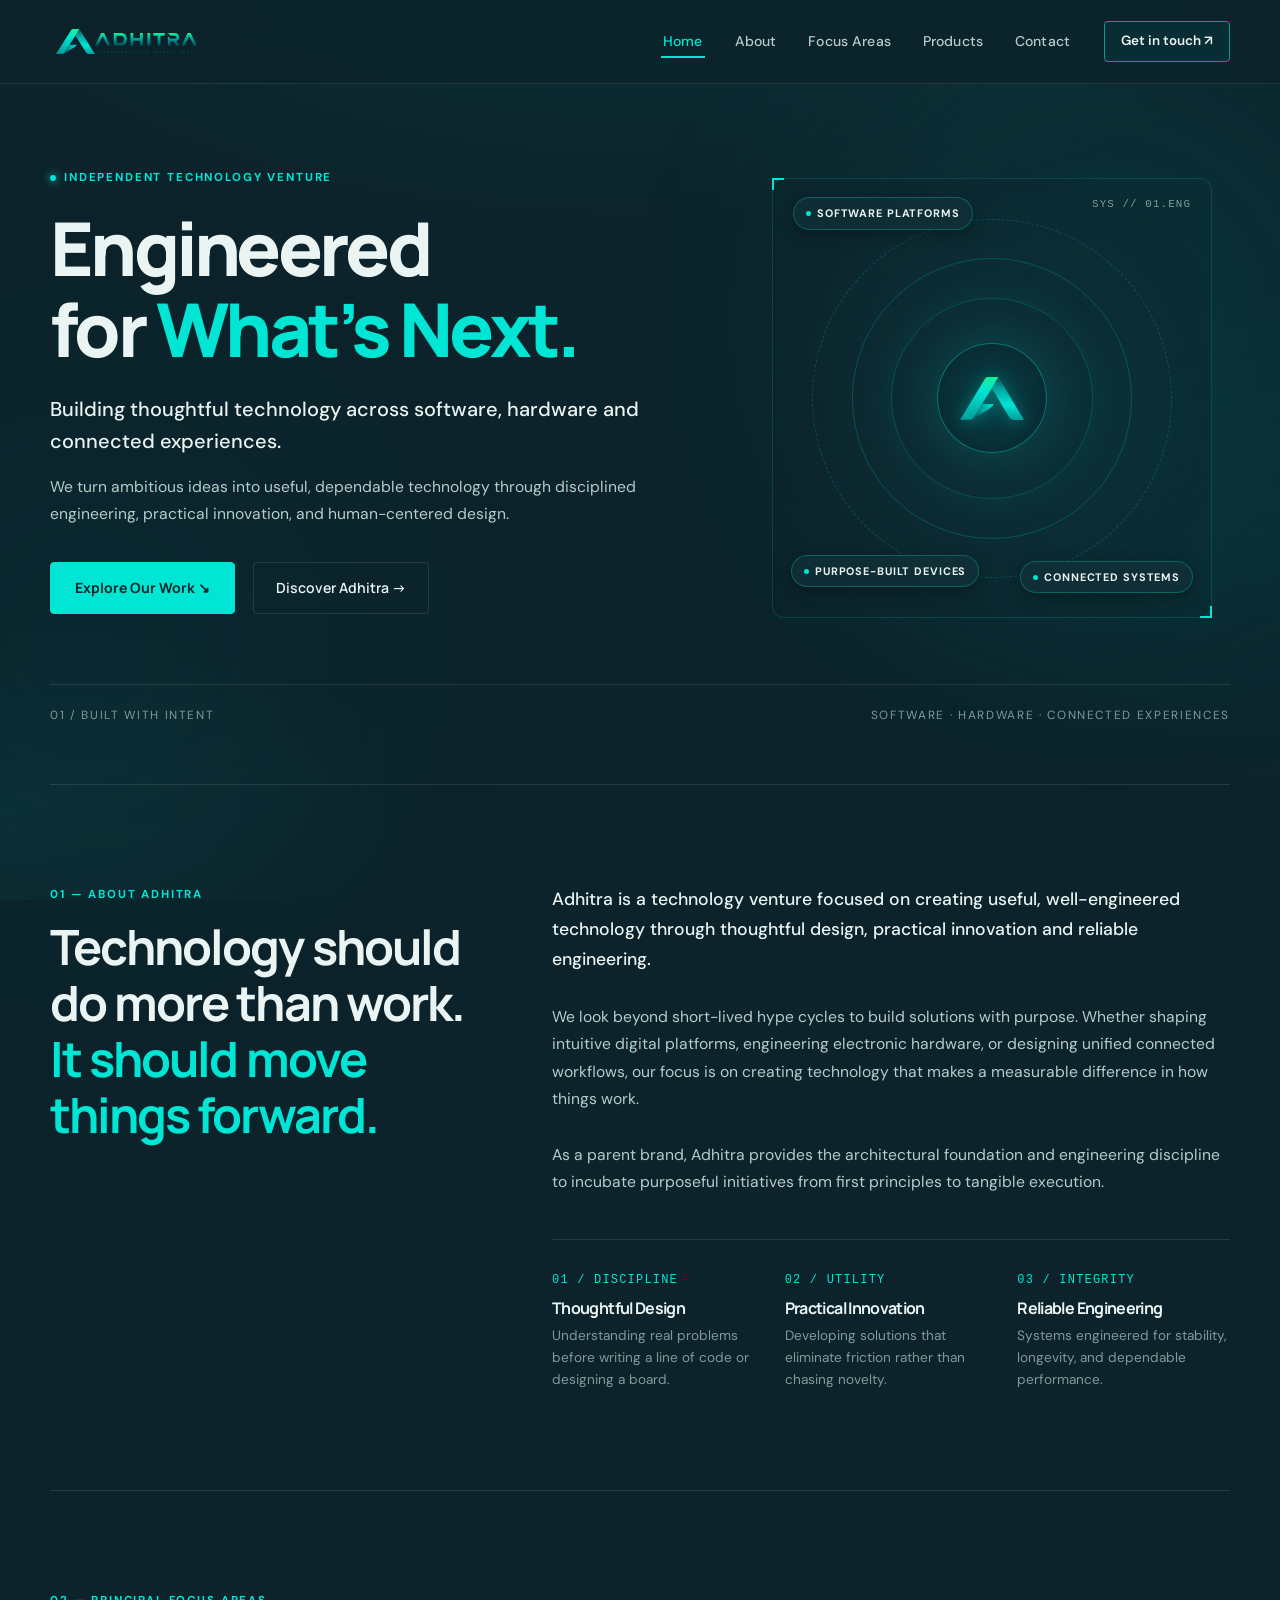
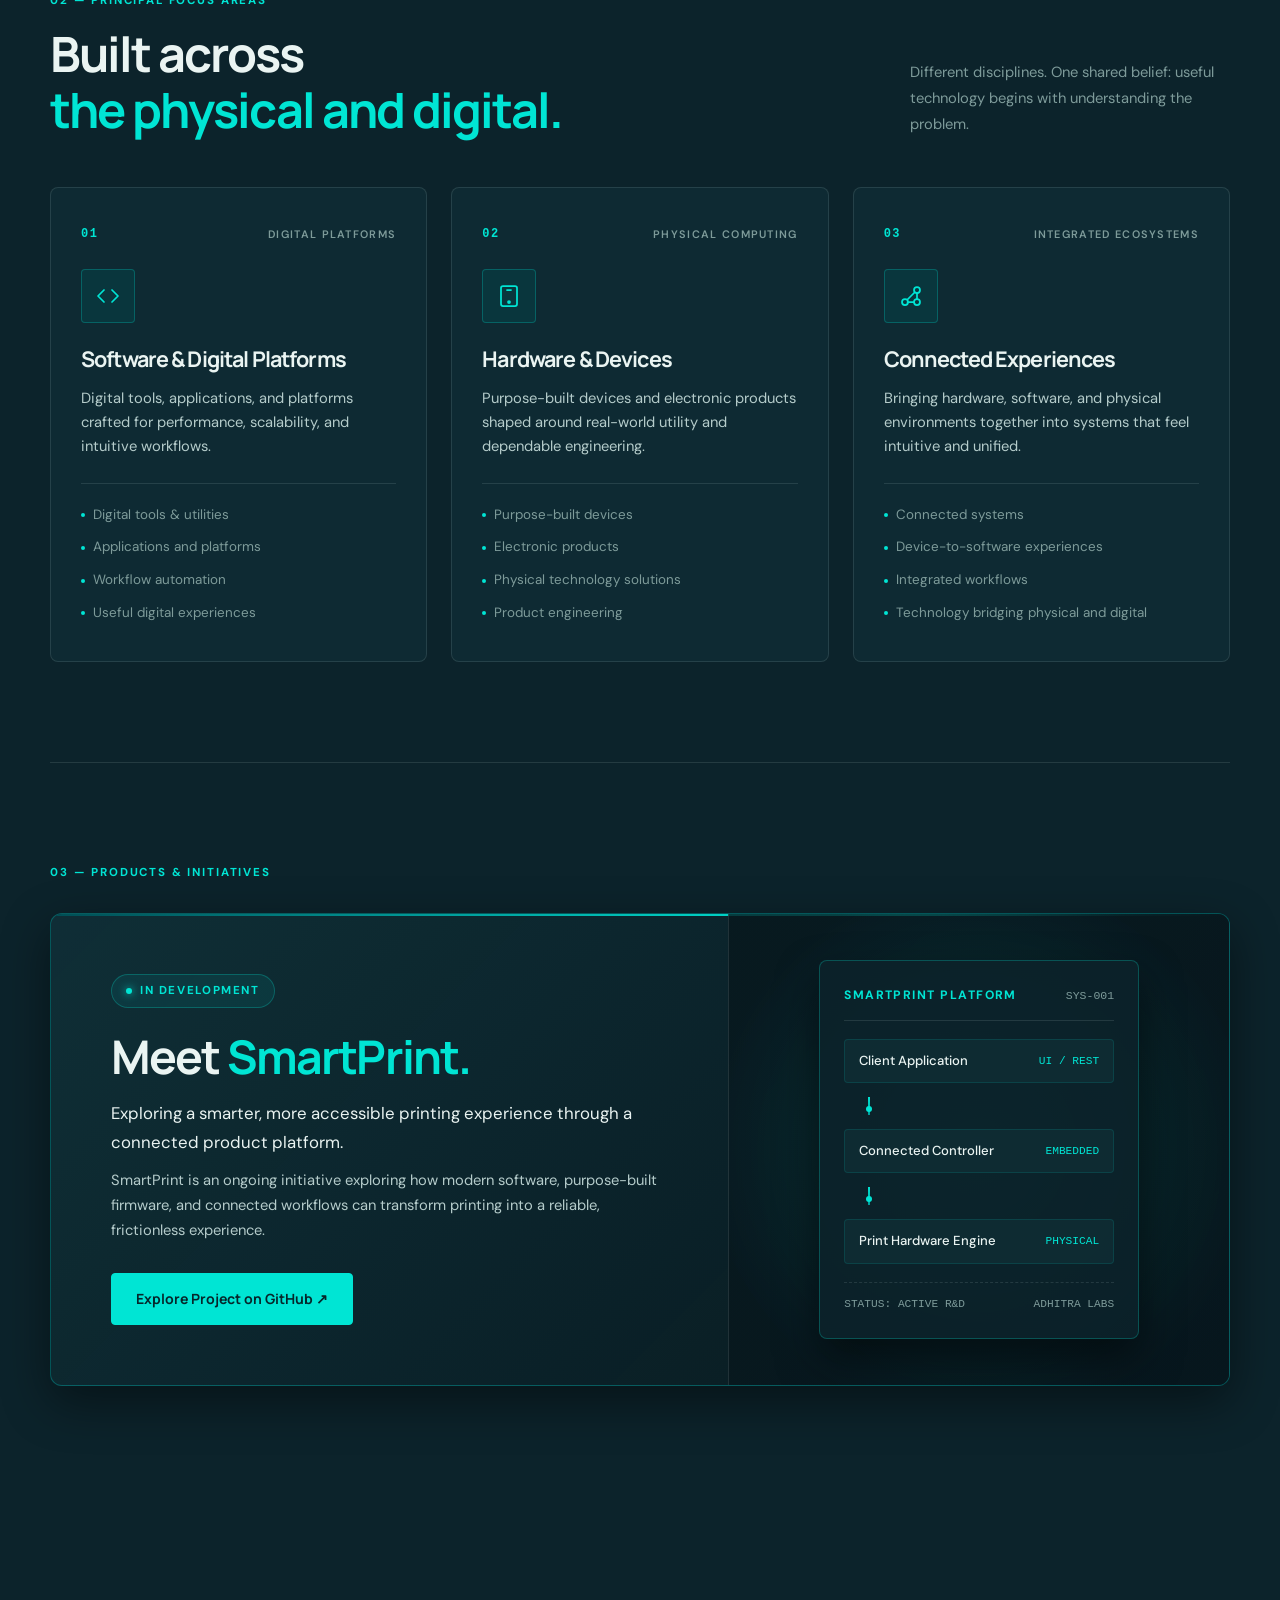
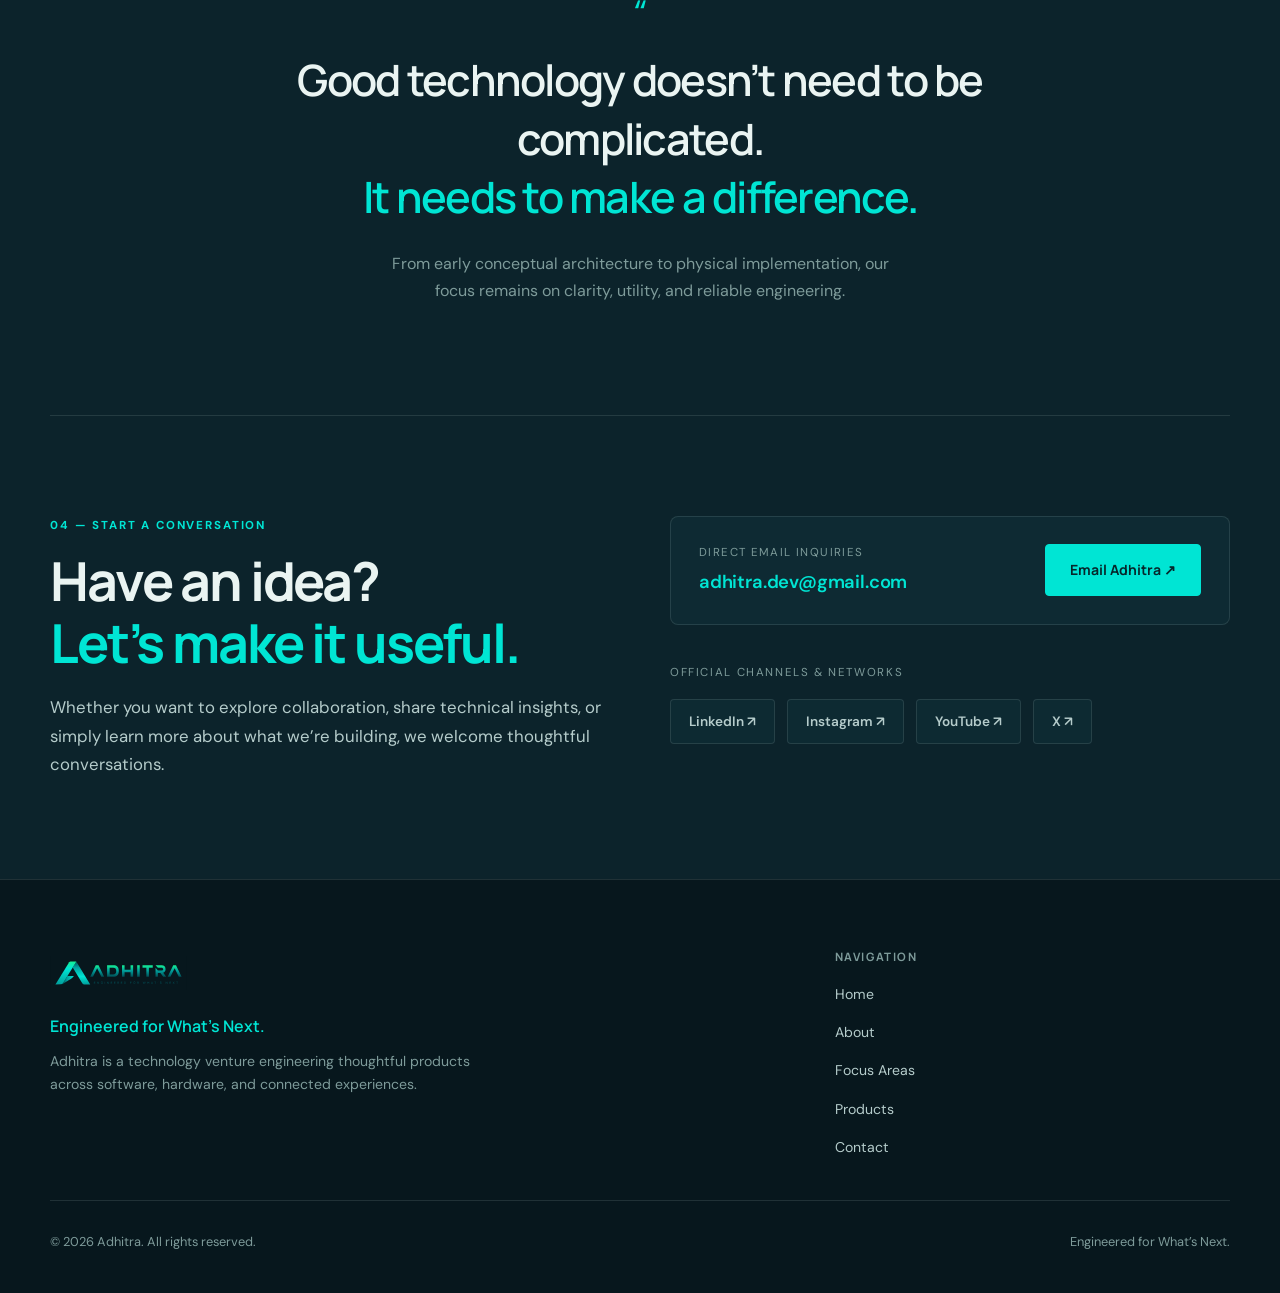
==== index.html @ c2c704c4 "1st commit" ====
<!DOCTYPE html>
<html lang="en">

<head>
    <meta charset="utf-8">
    <meta name="viewport" content="width=device-width, initial-scale=1">
    <meta name="theme-color" content="#0C232B">
    <meta name="description"
        content="Adhitra is a technology venture engineering thoughtful products across software, hardware, and connected experiences. Engineered for What's Next.">
    <title>Adhitra — Engineered for What's Next</title>

    <!-- Open Graph Metadata -->
    <meta property="og:site_name" content="Adhitra">
    <meta property="og:title" content="Adhitra — Engineered for What's Next">
    <meta property="og:description"
        content="Building thoughtful technology across software, hardware and connected experiences.">
    <meta property="og:type" content="website">
    <meta property="og:image" content="assets/brand/logo_full_dark_bg.png">
    <meta property="og:image:alt" content="Adhitra — Engineered for What's Next">

    <!-- Twitter Card Metadata -->
    <meta name="twitter:card" content="summary_large_image">
    <meta name="twitter:site" content="@AdhitraTech">
    <meta name="twitter:title" content="Adhitra — Engineered for What's Next">
    <meta name="twitter:description"
        content="Building thoughtful technology across software, hardware and connected experiences.">
    <meta name="twitter:image" content="assets/brand/logo_full_dark_bg.png">

    <!-- Favicon using approved Adhitra symbol -->
    <link rel="icon" type="image/svg+xml" href="assets/brand/logo_symbol.svg">
    <link rel="alternate icon" type="image/png" href="assets/brand/logo_symbol.png">

    <!-- Typography: Manrope (Headings) & DM Sans (Body) -->
    <link rel="preconnect" href="https://fonts.googleapis.com">
    <link rel="preconnect" href="https://fonts.gstatic.com" crossorigin>
    <link
        href="https://fonts.googleapis.com/css2?family=DM+Sans:ital,opsz,wght@0,9..40,400..700;1,9..40,400..700&family=Manrope:wght@500;600;700;800&display=swap"
        rel="stylesheet">

    <!-- Core Stylesheet -->
    <link rel="stylesheet" href="styles.css">
</head>

<body>
    <!-- Accessibility Skip Link -->
    <a href="#main-content" class="skip-link">Skip to main content</a>

    <!-- Subtle Ambient Lighting -->
    <div class="ambient-glow glow-1" aria-hidden="true"></div>
    <div class="ambient-glow glow-2" aria-hidden="true"></div>

    <!-- Header and Navigation -->
    <header class="site-header" id="header">
        <div class="wrap header-inner">
            <a class="brand-link" href="#home" aria-label="Adhitra Home">
                <img src="assets/brand/logo_full.svg" alt="Adhitra" class="header-logo" width="160" height="38">
            </a>

            <button class="menu-toggle" id="menu-toggle" aria-label="Toggle navigation menu" aria-expanded="false"
                aria-controls="main-nav">
                <span class="bar"></span>
                <span class="bar"></span>
                <span class="bar"></span>
            </button>

            <nav class="main-nav" id="main-nav" aria-label="Primary navigation">
                <ul class="nav-links">
                    <li><a href="#home" class="nav-item">Home</a></li>
                    <li><a href="#about" class="nav-item">About</a></li>
                    <li><a href="#focus" class="nav-item">Focus Areas</a></li>
                    <li><a href="#products" class="nav-item">Products</a></li>
                    <li><a href="#contact" class="nav-item">Contact</a></li>
                </ul>
                <a class="btn-nav-cta" href="#contact">Get in touch ↗</a>
            </nav>
        </div>
    </header>

    <main id="main-content">
        <!-- Hero Section -->
        <section class="hero wrap" id="home">
            <div class="hero-grid">
                <div class="hero-copy">
                    <p class="eyebrow">INDEPENDENT TECHNOLOGY VENTURE</p>
                    <h1>Engineered<br>for <em>What’s Next.</em></h1>
                    <p class="hero-lead">Building thoughtful technology across software, hardware and connected
                        experiences.</p>
                    <p class="hero-intro">We turn ambitious ideas into useful, dependable technology through disciplined
                        engineering, practical innovation, and human-centered design.</p>
                    <div class="hero-actions">
                        <a class="btn-primary" href="#focus">Explore Our Work ↘</a>
                        <a class="btn-secondary" href="#about">Discover Adhitra →</a>
                    </div>
                </div>

                <div class="hero-visual" aria-hidden="true">
                    <div class="schematic-box">
                        <span class="schematic-coord">SYS // 01.ENG</span>
                        <div class="tech-ring ring-outer"></div>
                        <div class="tech-ring ring-mid"></div>
                        <div class="tech-ring ring-inner"></div>

                        <div class="schematic-core" title="Adhitra Technology">
                            <img src="assets/brand/logo_symbol.svg" alt="" class="schematic-symbol" width="64"
                                height="42">
                        </div>

                        <div class="tech-pill pill-1">
                            <span class="dot"></span>
                            <span>SOFTWARE PLATFORMS</span>
                        </div>
                        <div class="tech-pill pill-2">
                            <span class="dot"></span>
                            <span>CONNECTED SYSTEMS</span>
                        </div>
                        <div class="tech-pill pill-3">
                            <span class="dot"></span>
                            <span>PURPOSE-BUILT DEVICES</span>
                        </div>
                    </div>
                </div>
            </div>

            <div class="hero-footer">
                <span>01 / BUILT WITH INTENT</span>
                <span>SOFTWARE · HARDWARE · CONNECTED EXPERIENCES</span>
            </div>
        </section>

        <!-- About Adhitra Section -->
        <section class="section wrap" id="about">
            <div class="about-layout">
                <div class="about-header">
                    <p class="kicker">01 — ABOUT ADHITRA</p>
                    <h2>Technology should do more than work.<br><em>It should move things forward.</em></h2>
                </div>

                <div class="about-content">
                    <p class="lead-p">Adhitra is a technology venture focused on creating useful, well-engineered
                        technology through thoughtful design, practical innovation and reliable engineering.</p>
                    <p>We look beyond short-lived hype cycles to build solutions with purpose. Whether shaping intuitive
                        digital platforms, engineering electronic hardware, or designing unified connected workflows,
                        our focus is on creating technology that makes a measurable difference in how things work.</p>
                    <p>As a parent brand, Adhitra provides the architectural foundation and engineering discipline to
                        incubate purposeful initiatives from first principles to tangible execution.</p>

                    <div class="principles-grid">
                        <div class="principle-item">
                            <span class="principle-num">01 / DISCIPLINE</span>
                            <h3>Thoughtful Design</h3>
                            <p>Understanding real problems before writing a line of code or designing a board.</p>
                        </div>
                        <div class="principle-item">
                            <span class="principle-num">02 / UTILITY</span>
                            <h3>Practical Innovation</h3>
                            <p>Developing solutions that eliminate friction rather than chasing novelty.</p>
                        </div>
                        <div class="principle-item">
                            <span class="principle-num">03 / INTEGRITY</span>
                            <h3>Reliable Engineering</h3>
                            <p>Systems engineered for stability, longevity, and dependable performance.</p>
                        </div>
                    </div>
                </div>
            </div>
        </section>

        <!-- Focus Areas Section -->
        <section class="section wrap" id="focus">
            <div class="focus-header">
                <div class="focus-header-copy">
                    <p class="kicker">02 — PRINCIPAL FOCUS AREAS</p>
                    <h2>Built across<br><em>the physical and digital.</em></h2>
                </div>
                <p class="focus-header-sub">Different disciplines. One shared belief: useful technology begins with
                    understanding the problem.</p>
            </div>

            <div class="focus-cards">
                <!-- Card 1 -->
                <article class="focus-card">
                    <div class="card-top">
                        <span class="card-index">01</span>
                        <span class="card-tag">DIGITAL PLATFORMS</span>
                    </div>
                    <div class="card-icon" aria-hidden="true">
                        <svg width="24" height="24" viewBox="0 0 24 24" fill="none" stroke="currentColor"
                            stroke-width="1.75" stroke-linecap="round" stroke-linejoin="round">
                            <polyline points="16 18 22 12 16 6"></polyline>
                            <polyline points="8 6 2 12 8 18"></polyline>
                        </svg>
                    </div>
                    <h3>Software &amp; Digital Platforms</h3>
                    <p>Digital tools, applications, and platforms crafted for performance, scalability, and intuitive
                        workflows.</p>
                    <ul class="card-bullets">
                        <li>Digital tools &amp; utilities</li>
                        <li>Applications and platforms</li>
                        <li>Workflow automation</li>
                        <li>Useful digital experiences</li>
                    </ul>
                </article>

                <!-- Card 2 -->
                <article class="focus-card">
                    <div class="card-top">
                        <span class="card-index">02</span>
                        <span class="card-tag">PHYSICAL COMPUTING</span>
                    </div>
                    <div class="card-icon" aria-hidden="true">
                        <svg width="24" height="24" viewBox="0 0 24 24" fill="none" stroke="currentColor"
                            stroke-width="1.75" stroke-linecap="round" stroke-linejoin="round">
                            <rect x="4" y="2" width="16" height="20" rx="2" ry="2"></rect>
                            <circle cx="12" cy="18" r="1"></circle>
                            <line x1="10" y1="6" x2="14" y2="6"></line>
                        </svg>
                    </div>
                    <h3>Hardware &amp; Devices</h3>
                    <p>Purpose-built devices and electronic products shaped around real-world utility and dependable
                        engineering.</p>
                    <ul class="card-bullets">
                        <li>Purpose-built devices</li>
                        <li>Electronic products</li>
                        <li>Physical technology solutions</li>
                        <li>Product engineering</li>
                    </ul>
                </article>

                <!-- Card 3 -->
                <article class="focus-card">
                    <div class="card-top">
                        <span class="card-index">03</span>
                        <span class="card-tag">INTEGRATED ECOSYSTEMS</span>
                    </div>
                    <div class="card-icon" aria-hidden="true">
                        <svg width="24" height="24" viewBox="0 0 24 24" fill="none" stroke="currentColor"
                            stroke-width="1.75" stroke-linecap="round" stroke-linejoin="round">
                            <circle cx="6" cy="18" r="3"></circle>
                            <circle cx="18" cy="6" r="3"></circle>
                            <path d="M8.5 15.5l7-7"></path>
                            <circle cx="18" cy="18" r="3"></circle>
                            <path d="M18 9v6"></path>
                            <path d="M8.5 18H15"></path>
                        </svg>
                    </div>
                    <h3>Connected Experiences</h3>
                    <p>Bringing hardware, software, and physical environments together into systems that feel intuitive and
                        unified.</p>
                    <ul class="card-bullets">
                        <li>Connected systems</li>
                        <li>Device-to-software experiences</li>
                        <li>Integrated workflows</li>
                        <li>Technology bridging physical and digital</li>
                    </ul>
                </article>
            </div>
        </section>

        <!-- Products and Initiatives Section -->
        <section class="section wrap" id="products">
            <p class="kicker">03 — PRODUCTS &amp; INITIATIVES</p>
            <div class="product-showcase">
                <div class="product-panel">
                    <div class="product-copy">
                        <span class="status-badge">
                            <span class="status-pulse"></span>
                            In Development
                        </span>
                        <h2>Meet <em>SmartPrint.</em></h2>
                        <p class="product-desc">Exploring a smarter, more accessible printing experience through a
                            connected product platform.</p>
                        <p class="product-meta">SmartPrint is an ongoing initiative exploring how modern software,
                            purpose-built firmware, and connected workflows can transform printing into a reliable,
                            frictionless experience.</p>
                        <div>
                            <a class="btn-primary" href="https://github.com/Adhitra/SmartPrint-by-Adhitra"
                                target="_blank" rel="noopener noreferrer">
                                Explore Project on GitHub ↗
                            </a>
                        </div>
                    </div>

                    <div class="product-visual" aria-hidden="true">
                        <div class="hardware-schematic">
                            <div class="schematic-header">
                                <span class="schematic-title">SmartPrint Platform</span>
                                <span class="schematic-id">SYS-001</span>
                            </div>

                            <div class="schematic-stage">
                                <div class="node-row">
                                    <span>Client Application</span>
                                    <span class="node-tag">UI / REST</span>
                                </div>
                                <div class="connector-line"></div>
                                <div class="node-row">
                                    <span>Connected Controller</span>
                                    <span class="node-tag">EMBEDDED</span>
                                </div>
                                <div class="connector-line"></div>
                                <div class="node-row">
                                    <span>Print Hardware Engine</span>
                                    <span class="node-tag">PHYSICAL</span>
                                </div>
                            </div>

                            <div class="schematic-footer">
                                <span>STATUS: ACTIVE R&amp;D</span>
                                <span>ADHITRA LABS</span>
                            </div>
                        </div>
                    </div>
                </div>
            </div>
        </section>

        <!-- Vision / Brand Statement Section -->
        <section class="vision-section wrap" aria-label="Adhitra Philosophy">
            <div class="vision-inner">
                <span class="vision-mark" aria-hidden="true">“</span>
                <blockquote class="vision-quote">
                    Good technology doesn’t need to be complicated.<br><em>It needs to make a difference.</em>
                </blockquote>
                <p class="vision-note">From early conceptual architecture to physical implementation, our focus remains on
                    clarity, utility, and reliable engineering.</p>
            </div>
        </section>

        <!-- Contact Section -->
        <section class="section wrap" id="contact">
            <div class="contact-grid">
                <div class="contact-header">
                    <p class="kicker">04 — START A CONVERSATION</p>
                    <h2>Have an idea?<br><em>Let’s make it useful.</em></h2>
                    <p class="contact-info-intro">Whether you want to explore collaboration, share technical insights, or
                        simply learn more about what we’re building, we welcome thoughtful conversations.</p>
                </div>

                <div class="contact-info">
                    <div class="email-card">
                        <div>
                            <p class="email-label">DIRECT EMAIL INQUIRIES</p>
                            <a class="email-address" href="mailto:adhitra.dev@gmail.com">adhitra.dev@gmail.com</a>
                        </div>
                        <a class="btn-primary" href="mailto:adhitra.dev@gmail.com">Email Adhitra ↗</a>
                    </div>

                    <div class="social-block">
                        <p class="social-title">OFFICIAL CHANNELS &amp; NETWORKS</p>
                        <div class="social-links">
                            <a class="social-btn" href="https://www.linkedin.com/company/adhitra/" target="_blank"
                                rel="noopener noreferrer">
                                LinkedIn ↗
                            </a>
                            <a class="social-btn" href="https://www.instagram.com/adhitra.tech/" target="_blank"
                                rel="noopener noreferrer">
                                Instagram ↗
                            </a>
                            <a class="social-btn" href="https://www.youtube.com/@AdhitraTech" target="_blank"
                                rel="noopener noreferrer">
                                YouTube ↗
                            </a>
                            <a class="social-btn" href="https://x.com/AdhitraTech" target="_blank"
                                rel="noopener noreferrer">
                                X ↗
                            </a>
                        </div>
                    </div>
                </div>
            </div>
        </section>
    </main>

    <!-- Footer -->
    <footer class="site-footer">
        <div class="wrap">
            <div class="footer-top">
                <div class="footer-brand">
                    <a href="#home" class="brand-link" aria-label="Adhitra Home">
                        <img src="assets/brand/logo_full.svg" alt="Adhitra" class="footer-logo" width="150"
                            height="36">
                    </a>
                    <p class="footer-tagline">Engineered for What’s Next.</p>
                    <p class="footer-mission">Adhitra is a technology venture engineering thoughtful products across
                        software, hardware, and connected experiences.</p>
                </div>

                <div class="footer-nav-col">
                    <h4>Navigation</h4>
                    <ul class="footer-links">
                        <li><a href="#home">Home</a></li>
                        <li><a href="#about">About</a></li>
                        <li><a href="#focus">Focus Areas</a></li>
                        <li><a href="#products">Products</a></li>
                        <li><a href="#contact">Contact</a></li>
                    </ul>
                </div>
            </div>

            <div class="footer-bottom">
                <div class="footer-copy">
                    <span>© <span id="year">2026</span> Adhitra. All rights reserved.</span>
                </div>
                <span>Engineered for What’s Next.</span>
            </div>
        </div>
    </footer>

    <!-- Main Javascript -->
    <script src="script.js"></script>
</body>

</html>
---- styles.css ----
/* ==========================================================================
   ADHITRA — Corporate Website Stylesheet
   Brand Colors:
     --teal-deep:  #004D54
     --teal:       #009E9B
     --aqua-bright:#00E5D4
     --bg-dark:    #0C232B
     --ink-light:  #EAF4F2
   ========================================================================== */

:root {
  /* Brand Palette */
  --bg: #0C232B;
  --bg-deep: #07171D;
  --surface: #102F37;
  --surface-hover: #143A44;
  --surface-card: rgba(16, 47, 55, 0.72);
  --teal-deep: #004D54;
  --teal: #009E9B;
  --aqua: #00E5D4;
  --aqua-light: #7FFAF0;
  --accent-green: #14F195;

  /* Typography Colors */
  --ink: #EAF4F2;
  --ink-secondary: #B5CCCB;
  --muted: #7E9B9A;
  --muted-dark: #4D6B6A;

  /* Structural Borders & Lines */
  --line: rgba(181, 204, 203, 0.14);
  --line-strong: rgba(0, 229, 212, 0.28);
  --line-teal: rgba(0, 158, 155, 0.4);

  /* Layout */
  --max-width: 1180px;
  --header-height: 84px;
  --radius-sm: 4px;
  --radius-md: 8px;
  --radius-lg: 12px;

  /* Transitions */
  --transition-fast: 0.2s cubic-bezier(0.16, 1, 0.3, 1);
  --transition-smooth: 0.35s cubic-bezier(0.16, 1, 0.3, 1);
}

/* --------------------------------------------------------------------------
   Reset & Base Setup
   -------------------------------------------------------------------------- */
*,
*::before,
*::after {
  box-sizing: border-box;
  margin: 0;
  padding: 0;
}

html {
  scroll-behavior: smooth;
  scroll-padding-top: calc(var(--header-height) + 20px);
  font-size: 16px;
  -webkit-text-size-adjust: 100%;
}

body {
  margin: 0;
  background-color: var(--bg);
  color: var(--ink);
  font-family: "DM Sans", -apple-system, BlinkMacSystemFont, "Segoe UI", Roboto, sans-serif;
  font-size: 0.96rem;
  line-height: 1.7;
  overflow-x: hidden;
  background-image: 
    radial-gradient(ellipse 80% 50% at 50% -10%, rgba(0, 158, 155, 0.12), transparent 70%),
    radial-gradient(ellipse 60% 40% at 100% 60%, rgba(0, 77, 84, 0.18), transparent 70%),
    radial-gradient(ellipse 50% 30% at 0% 90%, rgba(0, 229, 212, 0.06), transparent 70%);
  background-attachment: fixed;
  -webkit-font-smoothing: antialiased;
  -moz-osx-font-smoothing: grayscale;
}

/* Skip link for accessibility */
.skip-link {
  position: absolute;
  top: -100px;
  left: 20px;
  background: var(--aqua);
  color: #06272B;
  padding: 10px 16px;
  border-radius: var(--radius-sm);
  font-weight: 700;
  font-size: 0.85rem;
  z-index: 9999;
  transition: top var(--transition-fast);
}

.skip-link:focus {
  top: 20px;
}

/* Accessibility Focus Ring */
a:focus-visible,
button:focus-visible {
  outline: 2px solid var(--aqua);
  outline-offset: 3px;
}

img {
  max-width: 100%;
  height: auto;
  display: block;
}

a {
  color: inherit;
  text-decoration: none;
  transition: color var(--transition-fast);
}

/* Global Container */
.wrap {
  width: min(var(--max-width), calc(100% - 64px));
  margin-inline: auto;
}

/* Typography Defaults */
h1, h2, h3, h4 {
  font-family: "Manrope", sans-serif;
  color: var(--ink);
  line-height: 1.15;
  letter-spacing: -0.04em;
  font-weight: 700;
}

em {
  font-style: normal;
  color: var(--aqua);
}

p {
  color: var(--ink-secondary);
  font-size: 0.98rem;
  line-height: 1.75;
}

/* Subtle Technical Ambient Glows */
.ambient-glow {
  position: fixed;
  pointer-events: none;
  border-radius: 50%;
  z-index: 0;
  filter: blur(120px);
  opacity: 0.12;
}

.glow-1 {
  width: 550px;
  height: 550px;
  top: 5%;
  right: -100px;
  background: var(--teal);
}

.glow-2 {
  width: 480px;
  height: 480px;
  top: 45%;
  left: -150px;
  background: var(--teal-deep);
}

/* --------------------------------------------------------------------------
   Header & Navigation
   -------------------------------------------------------------------------- */
.site-header {
  position: sticky;
  top: 0;
  height: var(--header-height);
  width: 100%;
  background: rgba(12, 35, 43, 0.85);
  backdrop-filter: blur(14px);
  -webkit-backdrop-filter: blur(14px);
  border-bottom: 1px solid var(--line);
  z-index: 1000;
  transition: background-color var(--transition-smooth), border-color var(--transition-smooth), height var(--transition-smooth);
}

.site-header.scrolled {
  height: 72px;
  background: rgba(7, 23, 29, 0.94);
  border-bottom-color: rgba(0, 229, 212, 0.18);
  box-shadow: 0 8px 24px rgba(0, 0, 0, 0.35);
}

.header-inner {
  height: 100%;
  display: flex;
  align-items: center;
  justify-content: space-between;
}

/* Logo container with preserved aspect ratio */
.brand-link {
  display: flex;
  align-items: center;
  padding: 6px 0;
  border-radius: var(--radius-sm);
}

.header-logo {
  height: 38px;
  width: auto;
  max-width: 190px;
  object-fit: contain;
  transition: opacity var(--transition-fast), transform var(--transition-fast);
}

.brand-link:hover .header-logo {
  opacity: 0.95;
  transform: translateY(-1px);
}

/* Nav Links */
.main-nav {
  display: flex;
  align-items: center;
  gap: 32px;
}

.nav-links {
  display: flex;
  align-items: center;
  gap: 28px;
  list-style: none;
}

.nav-links a {
  font-size: 0.88rem;
  font-weight: 500;
  color: var(--ink-secondary);
  position: relative;
  padding: 8px 2px;
  letter-spacing: 0.01em;
}

.nav-links a::after {
  content: "";
  position: absolute;
  bottom: 0;
  left: 0;
  width: 0%;
  height: 2px;
  background-color: var(--aqua);
  transition: width var(--transition-smooth);
}

.nav-links a:hover,
.nav-links a.active {
  color: var(--aqua);
}

.nav-links a:hover::after,
.nav-links a.active::after {
  width: 100%;
}

/* Header CTA Button */
.btn-nav-cta {
  display: inline-flex;
  align-items: center;
  gap: 6px;
  font-size: 0.84rem;
  font-weight: 600;
  color: var(--ink);
  border: 1px solid var(--teal);
  background: rgba(0, 77, 84, 0.25);
  padding: 8px 16px;
  border-radius: var(--radius-sm);
  transition: all var(--transition-fast);
}

.btn-nav-cta:hover {
  background: var(--teal);
  border-color: var(--aqua);
  color: #FFFFFF;
  transform: translateY(-1px);
  box-shadow: 0 4px 14px rgba(0, 158, 155, 0.25);
}

/* Mobile Hamburger Menu Button */
.menu-toggle {
  display: none;
  background: transparent;
  border: 1px solid var(--line);
  padding: 8px;
  border-radius: var(--radius-sm);
  cursor: pointer;
  width: 42px;
  height: 42px;
  position: relative;
  align-items: center;
  justify-content: center;
  flex-direction: column;
  gap: 5px;
  transition: border-color var(--transition-fast);
}

.menu-toggle:hover {
  border-color: var(--aqua);
}

.menu-toggle .bar {
  display: block;
  width: 20px;
  height: 2px;
  background: var(--aqua);
  border-radius: 1px;
  transition: transform var(--transition-smooth), opacity var(--transition-fast);
}

.menu-toggle[aria-expanded="true"] .bar:nth-child(1) {
  transform: translateY(7px) rotate(45deg);
}

.menu-toggle[aria-expanded="true"] .bar:nth-child(2) {
  opacity: 0;
}

.menu-toggle[aria-expanded="true"] .bar:nth-child(3) {
  transform: translateY(-7px) rotate(-45deg);
}

/* --------------------------------------------------------------------------
   Buttons & Links
   -------------------------------------------------------------------------- */
.btn-primary {
  display: inline-flex;
  align-items: center;
  gap: 8px;
  background: var(--aqua);
  color: #06272B;
  font-family: "Manrope", sans-serif;
  font-weight: 700;
  font-size: 0.88rem;
  padding: 13px 24px;
  border-radius: var(--radius-sm);
  border: 1px solid var(--aqua);
  transition: transform var(--transition-fast), background var(--transition-fast), box-shadow var(--transition-fast);
}

.btn-primary:hover {
  background: var(--aqua-light);
  border-color: var(--aqua-light);
  transform: translateY(-2px);
  box-shadow: 0 8px 22px rgba(0, 229, 212, 0.25);
}

.btn-secondary {
  display: inline-flex;
  align-items: center;
  gap: 8px;
  background: transparent;
  color: var(--ink);
  font-family: "Manrope", sans-serif;
  font-weight: 600;
  font-size: 0.88rem;
  padding: 13px 22px;
  border-radius: var(--radius-sm);
  border: 1px solid var(--line);
  transition: all var(--transition-fast);
}

.btn-secondary:hover {
  border-color: var(--aqua);
  color: var(--aqua);
  background: rgba(0, 229, 212, 0.05);
  transform: translateY(-2px);
}

.link-arrow {
  display: inline-flex;
  align-items: center;
  gap: 6px;
  font-size: 0.9rem;
  font-weight: 600;
  color: var(--aqua);
  border-bottom: 1px solid rgba(0, 229, 212, 0.35);
  padding-bottom: 4px;
  transition: border-color var(--transition-fast), color var(--transition-fast);
}

.link-arrow:hover {
  color: var(--aqua-light);
  border-bottom-color: var(--aqua-light);
}

/* Kicker / Eyebrow labels */
.eyebrow {
  display: inline-flex;
  align-items: center;
  gap: 8px;
  font-size: 0.72rem;
  font-weight: 700;
  letter-spacing: 0.16em;
  text-transform: uppercase;
  color: var(--aqua);
  margin-bottom: 20px;
}

.eyebrow::before {
  content: "";
  display: inline-block;
  width: 6px;
  height: 6px;
  background-color: var(--aqua);
  border-radius: 50%;
  box-shadow: 0 0 8px var(--aqua);
}

.kicker {
  font-size: 0.72rem;
  font-weight: 700;
  letter-spacing: 0.16em;
  text-transform: uppercase;
  color: var(--aqua);
  margin-bottom: 14px;
}

/* Standard Section Layout */
.section {
  position: relative;
  z-index: 1;
  padding-block: 100px;
  border-top: 1px solid var(--line);
}

/* --------------------------------------------------------------------------
   Hero Section
   -------------------------------------------------------------------------- */
.hero {
  position: relative;
  z-index: 1;
  min-height: min(700px, calc(100vh - var(--header-height)));
  display: flex;
  flex-direction: column;
  justify-content: center;
  padding-block: 70px 50px;
}

.hero-grid {
  display: grid;
  grid-template-columns: 1.15fr 0.85fr;
  align-items: center;
  gap: 60px;
}

.hero-copy {
  max-width: 640px;
}

.hero h1 {
  font-size: clamp(2.8rem, 5.8vw, 4.8rem);
  font-weight: 800;
  line-height: 1.08;
  letter-spacing: -0.05em;
  margin-bottom: 24px;
}

.hero-lead {
  font-size: clamp(1.08rem, 1.8vw, 1.25rem);
  color: var(--ink);
  line-height: 1.6;
  font-weight: 500;
  margin-bottom: 16px;
}

.hero-intro {
  font-size: 0.98rem;
  color: var(--ink-secondary);
  line-height: 1.75;
  margin-bottom: 34px;
}

.hero-actions {
  display: flex;
  align-items: center;
  flex-wrap: wrap;
  gap: 18px;
  margin-bottom: 20px;
}

/* Hero Engineering Visual: Precision Graphic */
.hero-visual {
  position: relative;
  display: flex;
  align-items: center;
  justify-content: center;
  min-height: 440px;
}

.schematic-box {
  position: relative;
  width: 100%;
  max-width: 440px;
  aspect-ratio: 1;
  border: 1px solid rgba(0, 158, 155, 0.25);
  background: radial-gradient(circle at center, rgba(16, 47, 55, 0.6) 0%, rgba(12, 35, 43, 0.3) 70%, transparent 100%);
  border-radius: var(--radius-lg);
  padding: 30px;
  display: flex;
  align-items: center;
  justify-content: center;
}

/* Corner Technical Markings */
.schematic-box::before,
.schematic-box::after {
  content: "";
  position: absolute;
  width: 12px;
  height: 12px;
  border-color: var(--aqua);
  border-style: solid;
  pointer-events: none;
}

.schematic-box::before {
  top: -1px;
  left: -1px;
  border-width: 2px 0 0 2px;
}

.schematic-box::after {
  bottom: -1px;
  right: -1px;
  border-width: 0 2px 2px 0;
}

/* Concentric Tech Rings */
.tech-ring {
  position: absolute;
  border-radius: 50%;
  pointer-events: none;
}

.ring-outer {
  width: 82%;
  height: 82%;
  border: 1px dashed rgba(0, 229, 212, 0.22);
  animation: slowSpin 50s linear infinite;
}

.ring-mid {
  width: 64%;
  height: 64%;
  border: 1px solid rgba(0, 158, 155, 0.35);
}

.ring-inner {
  width: 46%;
  height: 46%;
  border: 1px solid rgba(0, 229, 212, 0.2);
  box-shadow: 0 0 40px rgba(0, 229, 212, 0.08);
}

@keyframes slowSpin {
  from {
    transform: rotate(0deg);
  }
  to {
    transform: rotate(360deg);
  }
}

/* Central Adhitra Symbol Mark */
.schematic-core {
  position: relative;
  z-index: 2;
  width: 110px;
  height: 110px;
  display: flex;
  align-items: center;
  justify-content: center;
  border-radius: 50%;
  background: radial-gradient(circle, rgba(0, 77, 84, 0.6) 0%, rgba(12, 35, 43, 0.9) 100%);
  border: 1px solid rgba(0, 229, 212, 0.4);
  box-shadow: 0 0 50px rgba(0, 229, 212, 0.18);
  transition: transform var(--transition-fast), box-shadow var(--transition-fast);
}

.schematic-core:hover {
  transform: scale(1.05);
  box-shadow: 0 0 60px rgba(0, 229, 212, 0.3);
}

.schematic-symbol {
  width: 64px;
  height: auto;
  filter: drop-shadow(0 2px 8px rgba(0, 229, 212, 0.35));
}

/* Floating Technical Pillar Chips */
.tech-pill {
  position: absolute;
  background: rgba(16, 47, 55, 0.88);
  border: 1px solid rgba(0, 229, 212, 0.28);
  backdrop-filter: blur(8px);
  padding: 6px 12px;
  border-radius: 30px;
  font-size: 0.68rem;
  font-weight: 700;
  letter-spacing: 0.08em;
  color: var(--ink);
  display: flex;
  align-items: center;
  gap: 6px;
  box-shadow: 0 4px 16px rgba(0, 0, 0, 0.3);
  transition: transform var(--transition-fast), border-color var(--transition-fast);
  z-index: 3;
}

.tech-pill:hover {
  border-color: var(--aqua);
  transform: translateY(-2px);
}

.tech-pill .dot {
  width: 5px;
  height: 5px;
  border-radius: 50%;
  background-color: var(--aqua);
}

.pill-1 {
  top: 18px;
  left: 20px;
}

.pill-2 {
  bottom: 24px;
  right: 18px;
}

.pill-3 {
  bottom: 30px;
  left: 18px;
}

.schematic-coord {
  position: absolute;
  top: 16px;
  right: 20px;
  font-family: monospace;
  font-size: 0.68rem;
  letter-spacing: 0.1em;
  color: var(--muted);
}

/* Hero Footer Banner */
.hero-footer {
  margin-top: 50px;
  padding-top: 20px;
  border-top: 1px solid var(--line);
  display: flex;
  align-items: center;
  justify-content: space-between;
  font-size: 0.74rem;
  letter-spacing: 0.14em;
  color: var(--muted);
  text-transform: uppercase;
}

/* --------------------------------------------------------------------------
   About Adhitra Section
   -------------------------------------------------------------------------- */
.about-layout {
  display: grid;
  grid-template-columns: 0.8fr 1.2fr;
  gap: 50px;
  align-items: start;
}

.about-header h2 {
  font-size: clamp(2.2rem, 3.8vw, 3.2rem);
  line-height: 1.15;
  margin-bottom: 20px;
}

.about-content {
  display: flex;
  flex-direction: column;
  gap: 28px;
}

.about-content .lead-p {
  font-size: 1.1rem;
  color: var(--ink);
  line-height: 1.7;
  font-weight: 500;
}

.about-content p {
  color: var(--ink-secondary);
}

/* Pillars Grid */
.principles-grid {
  display: grid;
  grid-template-columns: repeat(3, 1fr);
  gap: 20px;
  margin-top: 16px;
  padding-top: 30px;
  border-top: 1px solid var(--line);
}

.principle-item {
  display: flex;
  flex-direction: column;
  gap: 8px;
}

.principle-num {
  font-size: 0.75rem;
  font-family: monospace;
  color: var(--aqua);
  letter-spacing: 0.1em;
}

.principle-item h3 {
  font-size: 1rem;
  font-weight: 700;
  color: var(--ink);
}

.principle-item p {
  font-size: 0.85rem;
  line-height: 1.6;
  color: var(--muted);
}

/* --------------------------------------------------------------------------
   Focus Areas Section
   -------------------------------------------------------------------------- */
.focus-header {
  display: flex;
  justify-content: space-between;
  align-items: flex-end;
  gap: 40px;
  margin-bottom: 50px;
}

.focus-header-copy {
  max-width: 600px;
}

.focus-header h2 {
  font-size: clamp(2.2rem, 3.8vw, 3.2rem);
  margin-top: 8px;
}

.focus-header-sub {
  max-width: 320px;
  font-size: 0.92rem;
  color: var(--muted);
}

.focus-cards {
  display: grid;
  grid-template-columns: repeat(3, 1fr);
  gap: 24px;
}

.focus-card {
  position: relative;
  background: var(--surface-card);
  border: 1px solid var(--line);
  border-radius: var(--radius-md);
  padding: 36px 30px;
  display: flex;
  flex-direction: column;
  transition: transform var(--transition-fast), border-color var(--transition-fast), box-shadow var(--transition-fast);
}

.focus-card:hover {
  transform: translateY(-6px);
  border-color: var(--teal);
  box-shadow: 0 16px 36px rgba(0, 0, 0, 0.4);
}

.card-top {
  display: flex;
  align-items: center;
  justify-content: space-between;
  margin-bottom: 24px;
}

.card-index {
  font-family: monospace;
  font-size: 0.75rem;
  letter-spacing: 0.12em;
  color: var(--aqua);
  font-weight: 700;
}

.card-tag {
  font-size: 0.68rem;
  letter-spacing: 0.12em;
  text-transform: uppercase;
  color: var(--muted);
  font-weight: 600;
}

.card-icon {
  width: 54px;
  height: 54px;
  border-radius: var(--radius-sm);
  background: rgba(0, 77, 84, 0.35);
  border: 1px solid rgba(0, 229, 212, 0.25);
  display: flex;
  align-items: center;
  justify-content: center;
  color: var(--aqua);
  margin-bottom: 24px;
  transition: border-color var(--transition-fast), background var(--transition-fast);
}

.focus-card:hover .card-icon {
  border-color: var(--aqua);
  background: rgba(0, 158, 155, 0.3);
}

.focus-card h3 {
  font-size: 1.35rem;
  margin-bottom: 14px;
  color: var(--ink);
}

.focus-card p {
  font-size: 0.92rem;
  color: var(--ink-secondary);
  line-height: 1.65;
  margin-bottom: 24px;
}

/* Feature bullets */
.card-bullets {
  list-style: none;
  margin-top: auto;
  padding-top: 20px;
  border-top: 1px solid var(--line);
  display: flex;
  flex-direction: column;
  gap: 10px;
}

.card-bullets li {
  font-size: 0.84rem;
  color: var(--muted);
  display: flex;
  align-items: center;
  gap: 8px;
}

.card-bullets li::before {
  content: "";
  display: inline-block;
  width: 4px;
  height: 4px;
  background-color: var(--aqua);
  border-radius: 50%;
}

/* --------------------------------------------------------------------------
   Products and Initiatives Section
   -------------------------------------------------------------------------- */
.product-showcase {
  margin-top: 30px;
}

.product-panel {
  background: linear-gradient(135deg, rgba(16, 47, 55, 0.95), rgba(7, 23, 29, 0.9));
  border: 1px solid rgba(0, 158, 155, 0.45);
  border-radius: var(--radius-lg);
  display: grid;
  grid-template-columns: 1.15fr 0.85fr;
  overflow: hidden;
  box-shadow: 0 16px 48px rgba(0, 0, 0, 0.45);
  position: relative;
}

.product-panel::before {
  content: "";
  position: absolute;
  top: 0;
  left: 0;
  width: 100%;
  height: 2px;
  background: linear-gradient(90deg, var(--teal-deep), var(--teal), var(--aqua), transparent);
}

.product-copy {
  padding: clamp(36px, 5vw, 60px);
  display: flex;
  flex-direction: column;
  justify-content: center;
}

.status-badge {
  display: inline-flex;
  align-items: center;
  gap: 8px;
  font-size: 0.72rem;
  font-weight: 700;
  letter-spacing: 0.14em;
  text-transform: uppercase;
  color: var(--aqua);
  background: rgba(0, 229, 212, 0.08);
  border: 1px solid rgba(0, 229, 212, 0.25);
  padding: 6px 14px;
  border-radius: 30px;
  margin-bottom: 22px;
  width: fit-content;
}

.status-pulse {
  width: 6px;
  height: 6px;
  border-radius: 50%;
  background: var(--aqua);
  box-shadow: 0 0 8px var(--aqua);
  animation: pulseDot 2s infinite ease-in-out;
}

@keyframes pulseDot {
  0%, 100% {
    transform: scale(1);
    opacity: 1;
  }
  50% {
    transform: scale(1.4);
    opacity: 0.5;
  }
}

.product-copy h2 {
  font-size: clamp(2rem, 3.8vw, 2.9rem);
  margin-bottom: 16px;
}

.product-desc {
  font-size: 1.05rem;
  color: var(--ink);
  line-height: 1.7;
  margin-bottom: 12px;
}

.product-meta {
  font-size: 0.92rem;
  color: var(--ink-secondary);
  line-height: 1.7;
  margin-bottom: 30px;
}

/* Product Engineering Diagram Artwork */
.product-visual {
  position: relative;
  background: radial-gradient(circle at center, rgba(0, 158, 155, 0.16) 0%, rgba(7, 23, 29, 0.8) 80%);
  border-left: 1px solid var(--line);
  display: flex;
  align-items: center;
  justify-content: center;
  padding: 40px 30px;
  min-height: 380px;
}

.hardware-schematic {
  width: 100%;
  max-width: 320px;
  background: rgba(12, 35, 43, 0.85);
  border: 1px solid rgba(0, 229, 212, 0.25);
  border-radius: var(--radius-md);
  padding: 24px;
  box-shadow: 0 20px 40px rgba(0, 0, 0, 0.5);
  position: relative;
}

.schematic-header {
  display: flex;
  align-items: center;
  justify-content: space-between;
  padding-bottom: 14px;
  border-bottom: 1px solid var(--line);
  margin-bottom: 18px;
}

.schematic-title {
  font-size: 0.76rem;
  font-weight: 700;
  letter-spacing: 0.12em;
  color: var(--aqua);
  text-transform: uppercase;
}

.schematic-id {
  font-family: monospace;
  font-size: 0.72rem;
  color: var(--muted);
}

.schematic-stage {
  display: flex;
  flex-direction: column;
  gap: 14px;
}

.node-row {
  display: flex;
  align-items: center;
  justify-content: space-between;
  background: rgba(16, 47, 55, 0.7);
  border: 1px solid rgba(0, 158, 155, 0.2);
  border-radius: var(--radius-sm);
  padding: 10px 14px;
  font-size: 0.82rem;
  font-weight: 500;
  color: var(--ink);
}

.node-tag {
  font-family: monospace;
  font-size: 0.7rem;
  color: var(--aqua);
}

.connector-line {
  height: 18px;
  width: 2px;
  background: linear-gradient(to bottom, var(--aqua), var(--teal));
  margin-left: 24px;
  position: relative;
}

.connector-line::after {
  content: "";
  position: absolute;
  top: 50%;
  left: -2px;
  width: 6px;
  height: 6px;
  background: var(--aqua);
  border-radius: 50%;
}

.schematic-footer {
  margin-top: 18px;
  padding-top: 12px;
  border-top: 1px dashed var(--line);
  display: flex;
  justify-content: space-between;
  font-size: 0.7rem;
  color: var(--muted);
  font-family: monospace;
}

/* --------------------------------------------------------------------------
   Vision / Philosophy Section
   -------------------------------------------------------------------------- */
.vision-section {
  padding-block: 110px;
  text-align: center;
}

.vision-inner {
  max-width: 880px;
  margin-inline: auto;
}

.vision-mark {
  display: inline-block;
  font-size: 2.2rem;
  color: var(--aqua);
  margin-bottom: 20px;
  line-height: 1;
}

.vision-quote {
  font-family: "Manrope", sans-serif;
  font-size: clamp(1.8rem, 3.4vw, 2.7rem);
  font-weight: 600;
  line-height: 1.35;
  letter-spacing: -0.04em;
  color: var(--ink);
  margin-bottom: 24px;
}

.vision-note {
  font-size: 1rem;
  color: var(--muted);
  max-width: 540px;
  margin-inline: auto;
  line-height: 1.7;
}

/* --------------------------------------------------------------------------
   Contact Section
   -------------------------------------------------------------------------- */
.contact-grid {
  display: grid;
  grid-template-columns: 1fr 1fr;
  gap: 60px;
  align-items: start;
}

.contact-header h2 {
  font-size: clamp(2.3rem, 4.2vw, 3.4rem);
  line-height: 1.15;
  margin-bottom: 20px;
}

.contact-info {
  display: flex;
  flex-direction: column;
  gap: 28px;
}

.contact-info-intro {
  font-size: 1.05rem;
  color: var(--ink-secondary);
  line-height: 1.7;
}

/* Direct Email Card */
.email-card {
  background: var(--surface-card);
  border: 1px solid var(--line);
  border-radius: var(--radius-md);
  padding: 26px 28px;
  display: flex;
  align-items: center;
  justify-content: space-between;
  gap: 20px;
  flex-wrap: wrap;
  transition: border-color var(--transition-fast);
}

.email-card:hover {
  border-color: var(--teal);
}

.email-label {
  font-size: 0.72rem;
  letter-spacing: 0.12em;
  text-transform: uppercase;
  color: var(--muted);
  margin-bottom: 4px;
}

.email-address {
  font-size: 1.15rem;
  font-weight: 600;
  color: var(--aqua);
  letter-spacing: -0.01em;
}

/* Social Directory */
.social-block {
  padding-top: 10px;
}

.social-title {
  font-size: 0.72rem;
  letter-spacing: 0.14em;
  text-transform: uppercase;
  color: var(--muted);
  margin-bottom: 16px;
}

.social-links {
  display: flex;
  flex-wrap: wrap;
  gap: 12px;
}

.social-btn {
  display: inline-flex;
  align-items: center;
  gap: 8px;
  font-size: 0.85rem;
  font-weight: 600;
  color: var(--ink-secondary);
  background: rgba(16, 47, 55, 0.6);
  border: 1px solid var(--line);
  padding: 10px 18px;
  border-radius: var(--radius-sm);
  transition: all var(--transition-fast);
}

.social-btn:hover {
  color: var(--aqua);
  border-color: var(--aqua);
  background: rgba(0, 158, 155, 0.18);
  transform: translateY(-2px);
}

/* --------------------------------------------------------------------------
   Footer Section
   -------------------------------------------------------------------------- */
.site-footer {
  border-top: 1px solid var(--line);
  background-color: var(--bg-deep);
  padding-block: 70px 40px;
  position: relative;
  z-index: 1;
}

.footer-top {
  display: grid;
  grid-template-columns: 1.3fr 0.7fr;
  gap: 50px;
  padding-bottom: 40px;
  border-bottom: 1px solid var(--line);
}

.footer-brand {
  max-width: 420px;
}

.footer-logo {
  height: 34px;
  width: auto;
  max-width: 170px;
  object-fit: contain;
  margin-bottom: 16px;
}

.footer-tagline {
  font-family: "Manrope", sans-serif;
  font-size: 1rem;
  font-weight: 600;
  color: var(--aqua);
  margin-bottom: 10px;
}

.footer-mission {
  font-size: 0.88rem;
  color: var(--muted);
  line-height: 1.65;
}

.footer-nav-col h4 {
  font-size: 0.72rem;
  letter-spacing: 0.14em;
  text-transform: uppercase;
  color: var(--muted);
  margin-bottom: 18px;
}

.footer-links {
  list-style: none;
  display: flex;
  flex-direction: column;
  gap: 12px;
}

.footer-links a {
  font-size: 0.88rem;
  color: var(--ink-secondary);
}

.footer-links a:hover {
  color: var(--aqua);
}

.footer-bottom {
  padding-top: 30px;
  display: flex;
  align-items: center;
  justify-content: space-between;
  flex-wrap: wrap;
  gap: 16px;
  font-size: 0.8rem;
  color: var(--muted);
}

.footer-copy {
  display: flex;
  align-items: center;
  gap: 6px;
}

/* --------------------------------------------------------------------------
   Responsive Breakpoints
   -------------------------------------------------------------------------- */
@media (max-width: 1024px) {
  .hero-grid {
    grid-template-columns: 1fr;
    gap: 50px;
  }

  .hero-visual {
    order: -1;
    min-height: 380px;
  }

  .schematic-box {
    max-width: 380px;
  }

  .about-layout {
    grid-template-columns: 1fr;
    gap: 36px;
  }

  .focus-cards {
    grid-template-columns: 1fr;
  }

  .product-panel {
    grid-template-columns: 1fr;
  }

  .product-visual {
    border-left: 0;
    border-top: 1px solid var(--line);
    min-height: 320px;
  }

  .contact-grid {
    grid-template-columns: 1fr;
    gap: 40px;
  }

  .footer-top {
    grid-template-columns: 1fr;
    gap: 36px;
  }
}

@media (max-width: 768px) {
  :root {
    --header-height: 68px;
  }

  html, body {
    overflow-x: hidden;
  }

  .wrap {
    width: calc(100% - 32px);
  }

  .section {
    padding-block: 65px;
  }

  /* Mobile Header & Navigation Drawer */
  .header-logo {
    height: 30px;
    max-width: 135px;
  }

  .menu-toggle {
    display: flex;
    flex-shrink: 0;
  }

  .main-nav {
    display: none;
    position: absolute;
    top: 100%;
    left: 0;
    right: 0;
    background: rgba(7, 23, 29, 0.98);
    backdrop-filter: blur(20px);
    -webkit-backdrop-filter: blur(20px);
    border-bottom: 1px solid var(--line-teal);
    padding: 20px 16px 26px;
    flex-direction: column;
    align-items: stretch;
    gap: 18px;
    box-shadow: 0 20px 40px rgba(0, 0, 0, 0.6);
  }

  .main-nav.open {
    display: flex;
  }

  .nav-links {
    flex-direction: column;
    align-items: stretch;
    gap: 4px;
  }

  .nav-links a {
    font-size: 1rem;
    padding: 12px 14px;
    border-radius: var(--radius-sm);
    color: var(--ink);
  }

  .nav-links a:hover,
  .nav-links a.active {
    background: rgba(0, 158, 155, 0.15);
  }

  .btn-nav-cta {
    justify-content: center;
    padding: 12px;
    font-size: 0.92rem;
  }

  /* Hero Tweaks */
  .hero {
    padding-block: 30px 45px;
    min-height: auto;
  }

  .hero h1 {
    font-size: clamp(2.3rem, 9.5vw, 3.2rem);
  }

  .hero-visual {
    min-height: 290px;
    margin-bottom: 15px;
    overflow: hidden;
  }

  .schematic-box {
    max-width: 290px;
    padding: 16px;
  }

  .schematic-core {
    width: 84px;
    height: 84px;
  }

  .schematic-symbol {
    width: 48px;
  }

  .tech-pill {
    font-size: 0.6rem;
    padding: 4px 8px;
  }

  .pill-1 {
    top: 10px;
    left: 10px;
  }

  .pill-2 {
    display: none;
  }

  .pill-3 {
    bottom: 10px;
    left: 10px;
  }

  .schematic-coord {
    display: none;
  }

  .hero-actions {
    flex-direction: column;
    align-items: stretch;
    gap: 12px;
  }

  .btn-primary,
  .btn-secondary {
    justify-content: center;
    width: 100%;
  }

  .hero-footer {
    flex-direction: column;
    align-items: flex-start;
    gap: 8px;
  }

  .focus-header {
    flex-direction: column;
    align-items: flex-start;
    gap: 16px;
  }

  .principles-grid {
    grid-template-columns: 1fr;
    gap: 24px;
  }

  .product-copy {
    padding: 30px 20px;
  }

  .hardware-schematic {
    max-width: 100%;
    padding: 18px;
  }

  .email-card {
    padding: 20px 18px;
  }

  .email-address {
    font-size: 1rem;
    word-break: break-all;
  }

  .social-links {
    gap: 8px;
  }

  .social-btn {
    padding: 8px 14px;
    font-size: 0.8rem;
  }

  .footer-bottom {
    flex-direction: column;
    align-items: flex-start;
    gap: 12px;
  }
}

/* Reduced Motion Mode */
@media (prefers-reduced-motion: reduce) {
  html {
    scroll-behavior: auto;
  }

  *,
  *::before,
  *::after {
    animation-duration: 0.01ms !important;
    animation-iteration-count: 1 !important;
    transition-duration: 0.01ms !important;
    scroll-behavior: auto !important;
  }
}
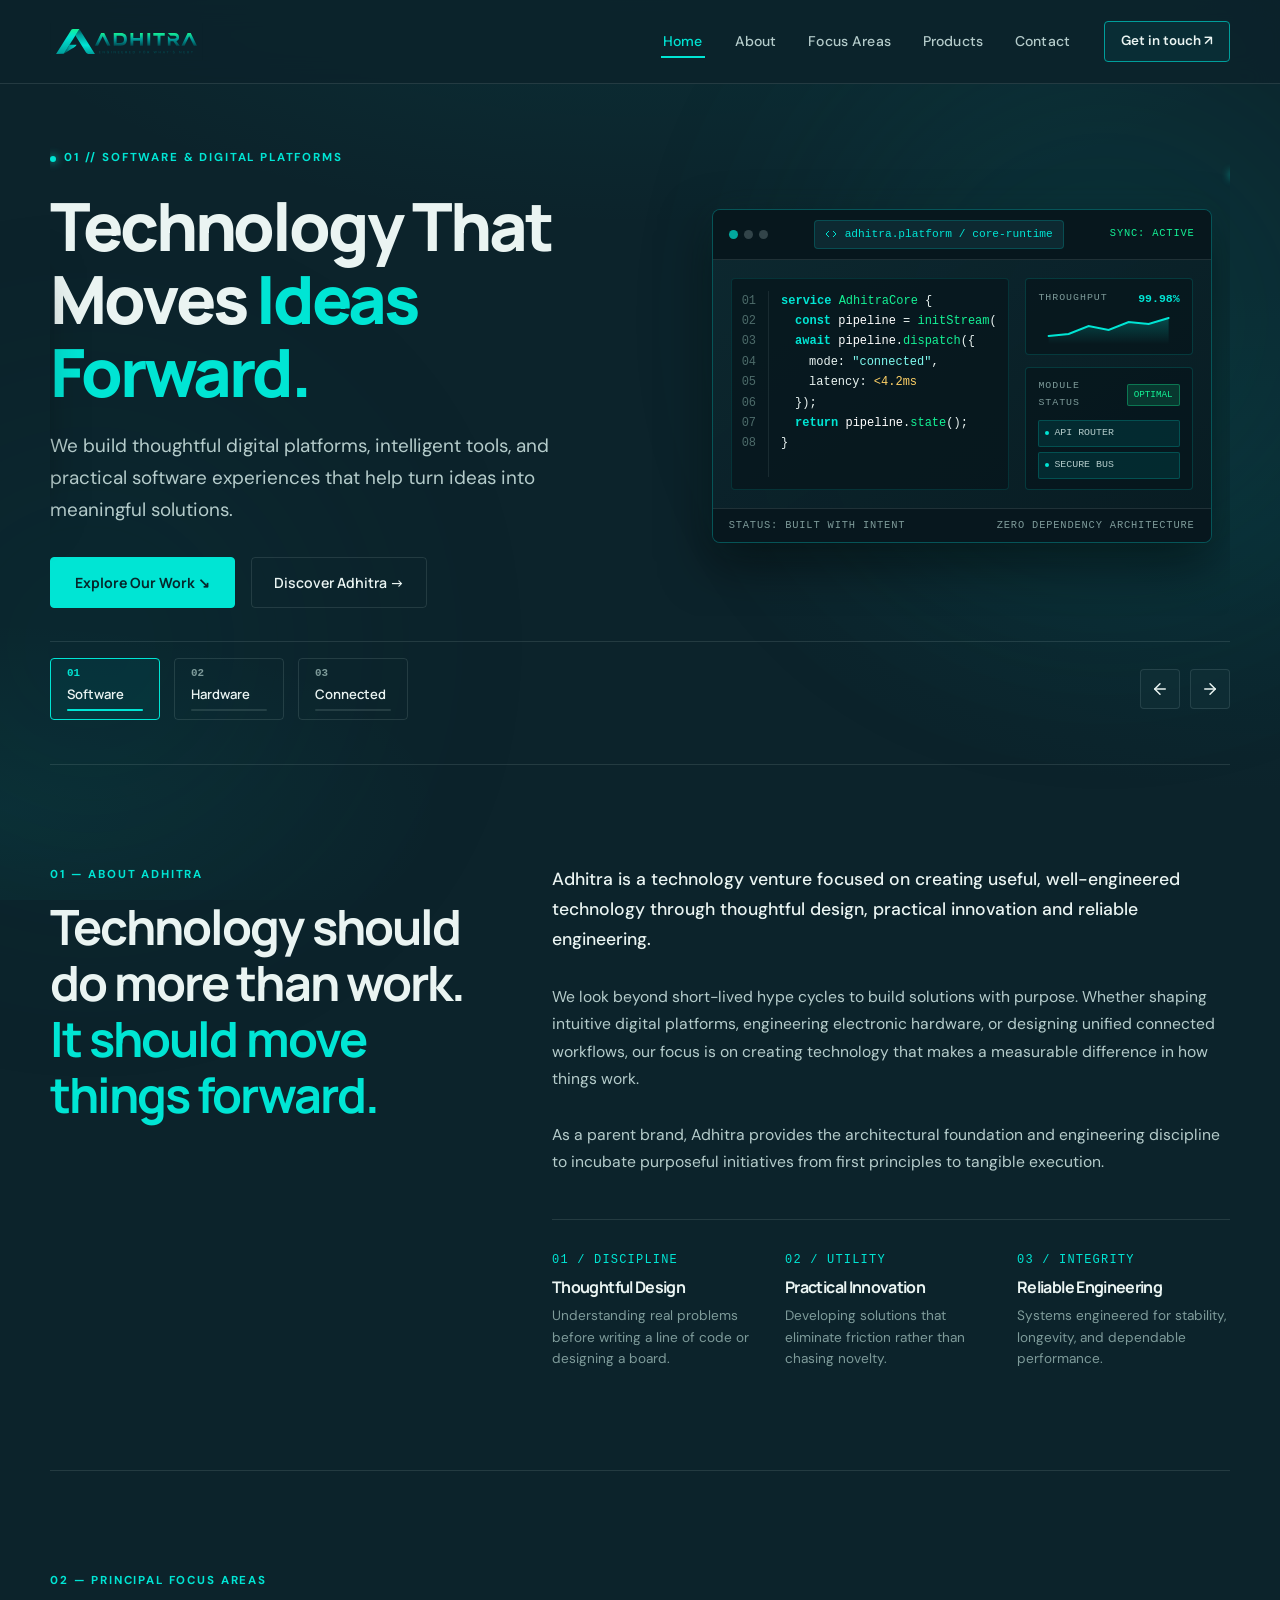
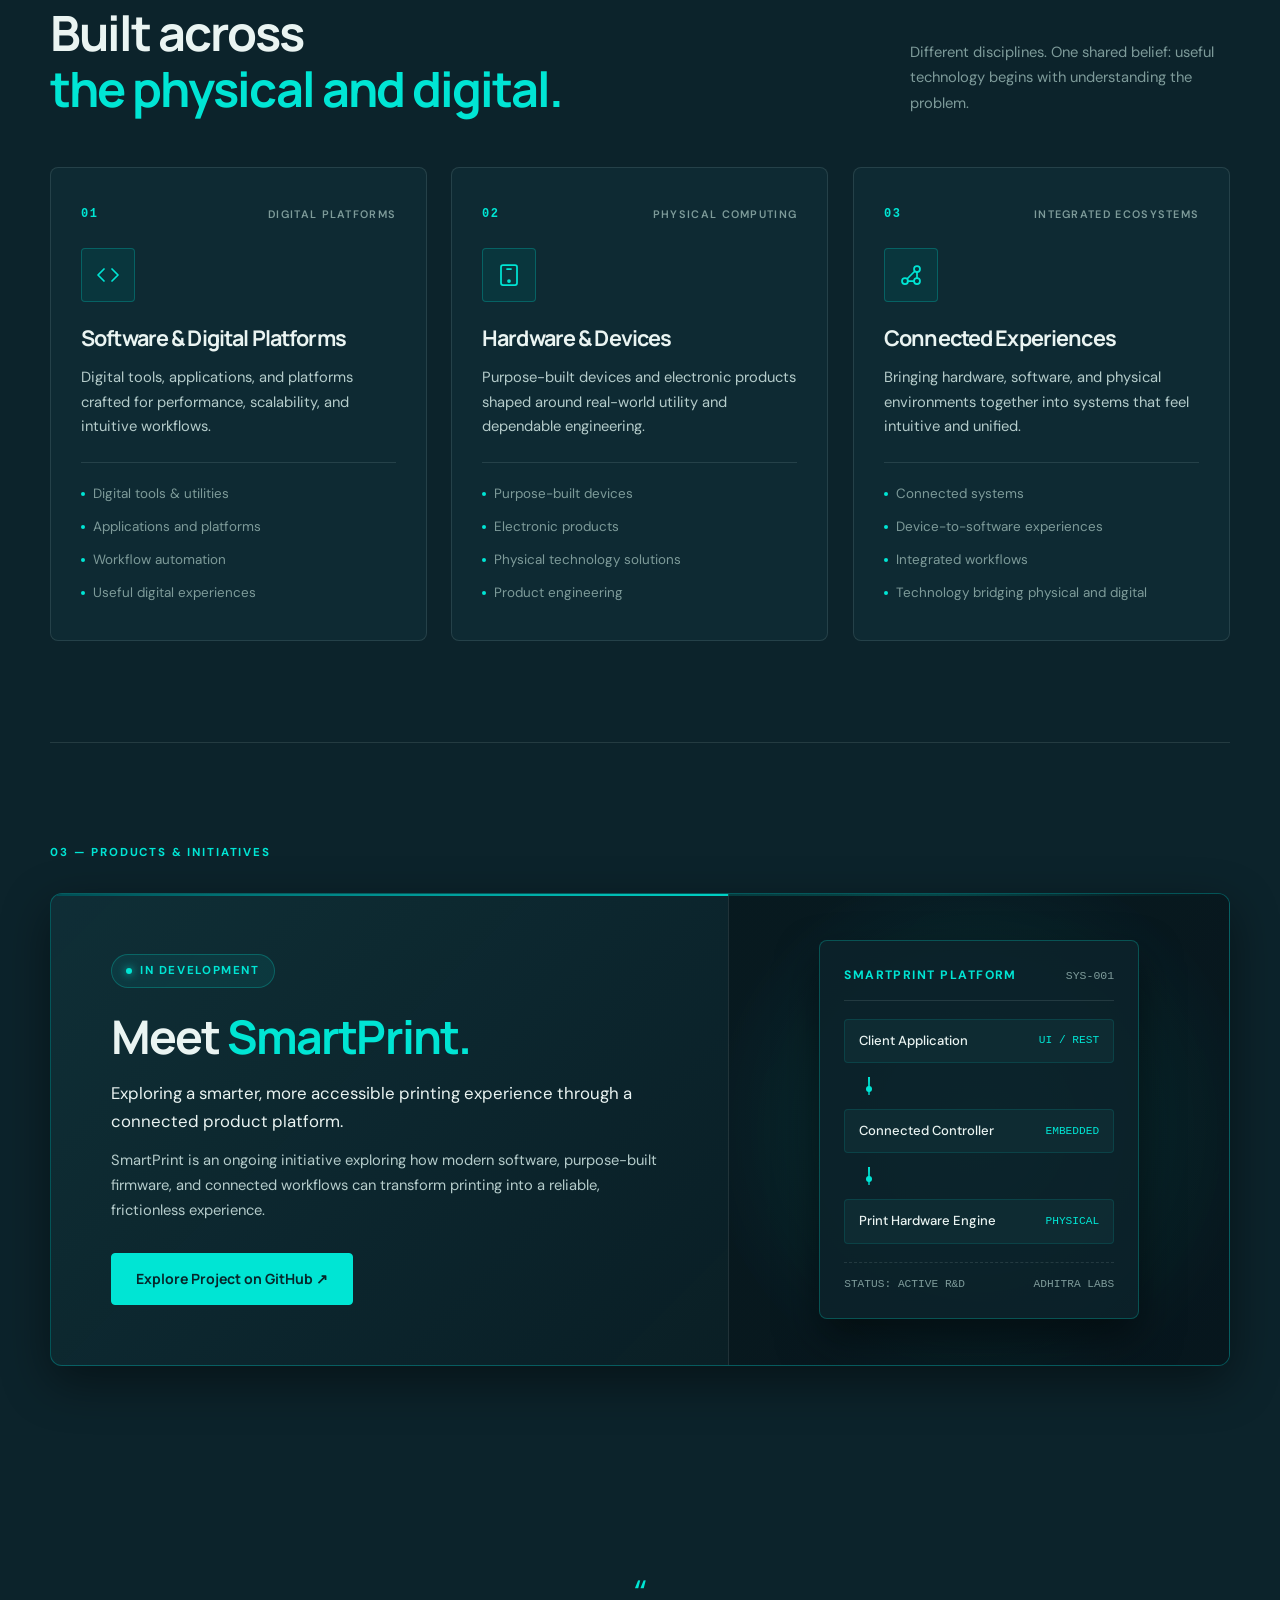
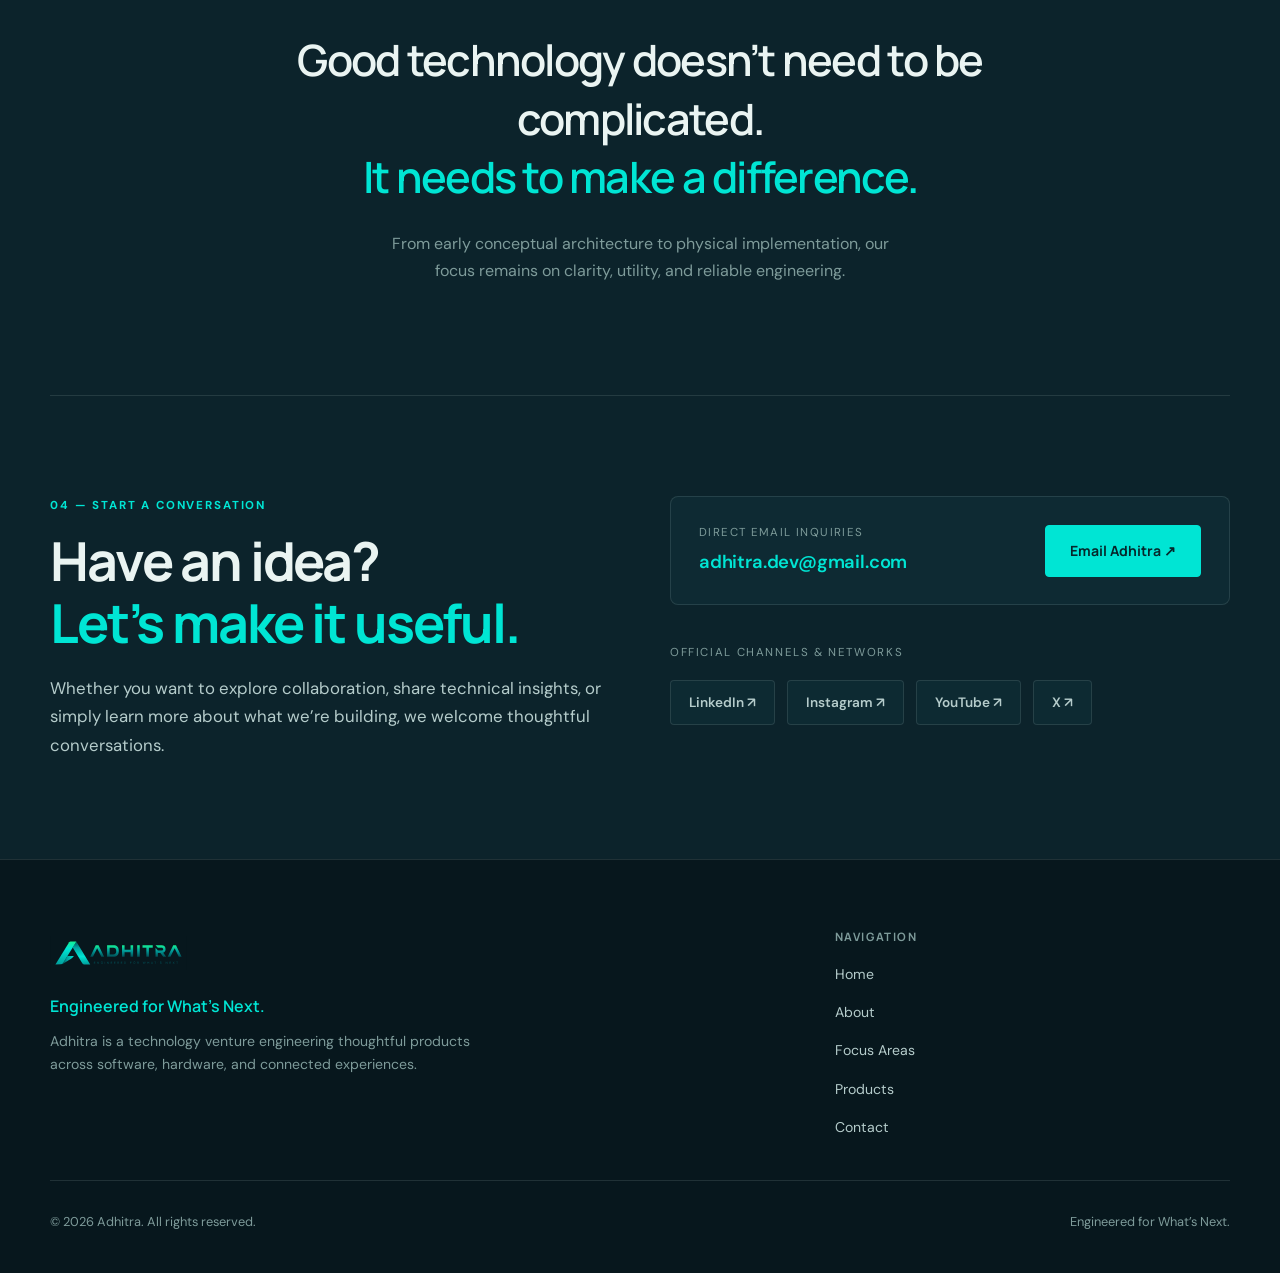
==== commit f4c770d5: "Feat: Clean animation and structure UI" ====
--- a/index.html
+++ b/index.html
@@ -52,7 +52,7 @@
     <!-- Header and Navigation -->
     <header class="site-header" id="header">
         <div class="wrap header-inner">
-            <a class="brand-link" href="#home" aria-label="Adhitra Home">
+            <a class="brand-link" href="./" aria-label="Adhitra Home">
                 <img src="assets/brand/logo_full.svg" alt="Adhitra" class="header-logo" width="160" height="38">
             </a>
 
@@ -77,65 +77,301 @@
     </header>
 
     <main id="main-content">
-        <!-- Hero Section -->
-        <section class="hero wrap" id="home">
-            <div class="hero-grid">
-                <div class="hero-copy">
-                    <p class="eyebrow">INDEPENDENT TECHNOLOGY VENTURE</p>
-                    <h1>Engineered<br>for <em>What’s Next.</em></h1>
-                    <p class="hero-lead">Building thoughtful technology across software, hardware and connected
-                        experiences.</p>
-                    <p class="hero-intro">We turn ambitious ideas into useful, dependable technology through disciplined
-                        engineering, practical innovation, and human-centered design.</p>
-                    <div class="hero-actions">
-                        <a class="btn-primary" href="#focus">Explore Our Work ↘</a>
-                        <a class="btn-secondary" href="#about">Discover Adhitra →</a>
-                    </div>
-                </div>
-
-                <div class="hero-visual" aria-hidden="true">
-                    <div class="schematic-box">
-                        <span class="schematic-coord">SYS // 01.ENG</span>
-                        <div class="tech-ring ring-outer"></div>
-                        <div class="tech-ring ring-mid"></div>
-                        <div class="tech-ring ring-inner"></div>
-
-                        <div class="schematic-core" title="Adhitra Technology">
-                            <img src="assets/brand/logo_symbol.svg" alt="" class="schematic-symbol" width="64"
-                                height="42">
-                        </div>
-
-                        <div class="tech-pill pill-1">
-                            <span class="dot"></span>
-                            <span>SOFTWARE PLATFORMS</span>
-                        </div>
-                        <div class="tech-pill pill-2">
-                            <span class="dot"></span>
-                            <span>CONNECTED SYSTEMS</span>
-                        </div>
-                        <div class="tech-pill pill-3">
-                            <span class="dot"></span>
-                            <span>PURPOSE-BUILT DEVICES</span>
-                        </div>
-                    </div>
-                </div>
-            </div>
-
-            <div class="hero-footer">
-                <span>01 / BUILT WITH INTENT</span>
-                <span>SOFTWARE · HARDWARE · CONNECTED EXPERIENCES</span>
+        <!-- Hero Brand Carousel Section -->
+        <section class="hero-carousel-section wrap hero-entering" id="home" role="region" aria-roledescription="carousel"
+            aria-label="Adhitra Technology Focus Carousel">
+            <div class="carousel-container" id="hero-carousel">
+                <div class="carousel-track" id="carousel-track">
+                    <!-- Slide 01: Software & Digital Platforms -->
+                    <article class="carousel-slide active" role="group" aria-roledescription="slide"
+                        aria-label="1 of 3: Software & Digital Platforms" data-slide="0">
+                        <div class="slide-grid">
+                            <div class="slide-copy">
+                                <p class="eyebrow">01 // SOFTWARE &amp; DIGITAL PLATFORMS</p>
+                                <h1>Technology That<br>Moves <em>Ideas Forward.</em></h1>
+                                <p class="hero-lead">We build thoughtful digital platforms, intelligent tools, and
+                                    practical software experiences that help turn ideas into meaningful solutions.</p>
+                                <div class="hero-actions">
+                                    <a class="btn-primary" href="#focus">Explore Our Work ↘</a>
+                                    <a class="btn-secondary" href="#about">Discover Adhitra →</a>
+                                </div>
+                            </div>
+
+                            <div class="slide-visual" aria-hidden="true">
+                                <div class="software-workstation">
+                                    <div class="workstation-chrome">
+                                        <div class="chrome-dots">
+                                            <span></span><span></span><span></span>
+                                        </div>
+                                        <div class="chrome-tab">
+                                            <svg width="12" height="12" viewBox="0 0 24 24" fill="none"
+                                                stroke="currentColor" stroke-width="2">
+                                                <polyline points="16 18 22 12 16 6"></polyline>
+                                                <polyline points="8 6 2 12 8 18"></polyline>
+                                            </svg>
+                                            <span>adhitra.platform / core-runtime</span>
+                                        </div>
+                                        <span class="chrome-status">SYNC: ACTIVE</span>
+                                    </div>
+
+                                    <div class="workstation-body">
+                                        <div class="code-pane">
+                                            <div class="line-numbers">
+                                                <span>01</span><span>02</span><span>03</span><span>04</span><span>05</span><span>06</span><span>07</span><span>08</span>
+                                            </div>
+                                            <div class="code-content">
+                                                <p><span class="c-kw">service</span> <span class="c-fn">AdhitraCore</span> {</p>
+                                                <p class="indent-1"><span class="c-kw">const</span> <span class="c-var">pipeline</span> = <span class="c-fn">initStream</span>();</p>
+                                                <p class="indent-1"><span class="c-kw">await</span> <span class="c-var">pipeline</span>.<span class="c-fn">dispatch</span>({</p>
+                                                <p class="indent-2">mode: <span class="c-str">"connected"</span>,</p>
+                                                <p class="indent-2">latency: <span class="c-num">&lt;4.2ms</span></p>
+                                                <p class="indent-1">});</p>
+                                                <p class="indent-1"><span class="c-ret">return</span> <span class="c-var">pipeline</span>.<span class="c-fn">state</span>();</p>
+                                                <p>}</p>
+                                            </div>
+                                        </div>
+
+                                        <div class="telemetry-pane">
+                                            <div class="telemetry-card">
+                                                <div class="telemetry-header">
+                                                    <span class="t-label">THROUGHPUT</span>
+                                                    <span class="t-val">99.98%</span>
+                                                </div>
+                                                <div class="sparkline">
+                                                    <svg viewBox="0 0 120 28" fill="none" class="spark-svg">
+                                                        <path d="M0 20 L20 18 L40 10 L60 14 L80 6 L100 8 L120 2"
+                                                            stroke="#00E5D4" stroke-width="2" stroke-linecap="round" />
+                                                        <path d="M0 20 L20 18 L40 10 L60 14 L80 6 L100 8 L120 2 L120 28 L0 28 Z"
+                                                            fill="url(#sparkGrad)" opacity="0.25" />
+                                                        <defs>
+                                                            <linearGradient id="sparkGrad" x1="0" y1="0" x2="0" y2="1">
+                                                                <stop offset="0%" stop-color="#00E5D4" />
+                                                                <stop offset="100%" stop-color="#00E5D4" stop-opacity="0" />
+                                                            </linearGradient>
+                                                        </defs>
+                                                    </svg>
+                                                </div>
+                                            </div>
+
+                                            <div class="telemetry-card">
+                                                <div class="telemetry-header">
+                                                    <span class="t-label">MODULE STATUS</span>
+                                                    <span class="t-badge">OPTIMAL</span>
+                                                </div>
+                                                <div class="module-chips">
+                                                    <span class="m-chip active">API ROUTER</span>
+                                                    <span class="m-chip active">SECURE BUS</span>
+                                                </div>
+                                            </div>
+                                        </div>
+                                    </div>
+
+                                    <div class="workstation-foot">
+                                        <span>STATUS: BUILT WITH INTENT</span>
+                                        <span>ZERO DEPENDENCY ARCHITECTURE</span>
+                                    </div>
+                                </div>
+                            </div>
+                        </div>
+                    </article>
+
+                    <!-- Slide 02: Hardware & Devices -->
+                    <article class="carousel-slide" role="group" aria-roledescription="slide"
+                        aria-label="2 of 3: Hardware & Devices" data-slide="1" aria-hidden="true">
+                        <div class="slide-grid">
+                            <div class="slide-copy">
+                                <p class="eyebrow">02 // HARDWARE &amp; DEVICES</p>
+                                <h1>Engineering Beyond<br><em>the Screen.</em></h1>
+                                <p class="hero-lead">We explore purpose-built devices, electronics, and physical
+                                    technology solutions designed to solve practical problems.</p>
+                                <div class="hero-actions">
+                                    <a class="btn-primary" href="#focus">Explore Our Work ↘</a>
+                                    <a class="btn-secondary" href="#about">Discover Adhitra →</a>
+                                </div>
+                            </div>
+
+                            <div class="slide-visual" aria-hidden="true">
+                                <div class="hardware-chassis">
+                                    <div class="chassis-header">
+                                        <div class="chassis-spec">
+                                            <span class="crosshair">+</span>
+                                            <span>SPEC // 148.0mm × 92.5mm</span>
+                                        </div>
+                                        <span class="chassis-id">REV // B.2026</span>
+                                    </div>
+
+                                    <div class="pcb-surface">
+                                        <div class="copper-grid"></div>
+
+                                        <!-- Main Microcontroller / Silicon SoC -->
+                                        <div class="soc-package">
+                                            <div class="soc-die">
+                                                <span class="soc-label">ADHITRA</span>
+                                                <span class="soc-sub">SOC · D-40</span>
+                                                <span class="soc-dot"></span>
+                                            </div>
+                                            <div class="soc-pins pin-top"></div>
+                                            <div class="soc-pins pin-bottom"></div>
+                                            <div class="soc-pins pin-left"></div>
+                                            <div class="soc-pins pin-right"></div>
+                                        </div>
+
+                                        <!-- Auxiliary Components -->
+                                        <div class="pcb-component comp-osc">
+                                            <span>32.0 MHz</span>
+                                        </div>
+                                        <div class="pcb-component comp-reg">
+                                            <span>3V3 LDO</span>
+                                        </div>
+                                        <div class="heatsink-fins">
+                                            <span></span><span></span><span></span><span></span>
+                                        </div>
+
+                                        <!-- Test points and bus lines -->
+                                        <div class="pcb-trace trace-1"></div>
+                                        <div class="pcb-trace trace-2"></div>
+                                        <div class="test-points">
+                                            <div class="tp"><span>TP1</span></div>
+                                            <div class="tp"><span>TP2</span></div>
+                                            <div class="tp"><span>TP3</span></div>
+                                        </div>
+                                    </div>
+
+                                    <div class="chassis-footer">
+                                        <span>SURFACE MOUNT ASSEMBLY</span>
+                                        <span>PHYSICAL ENGINEERING DEPT</span>
+                                    </div>
+                                </div>
+                            </div>
+                        </div>
+                    </article>
+
+                    <!-- Slide 03: Connected Experiences -->
+                    <article class="carousel-slide" role="group" aria-roledescription="slide"
+                        aria-label="3 of 3: Connected Experiences" data-slide="2" aria-hidden="true">
+                        <div class="slide-grid">
+                            <div class="slide-copy">
+                                <p class="eyebrow">03 // CONNECTED EXPERIENCES</p>
+                                <h1>Bringing Technology<br><em>Together.</em></h1>
+                                <p class="hero-lead">We connect software, devices, and systems to create useful,
+                                    integrated experiences across the physical and digital world.</p>
+                                <div class="hero-actions">
+                                    <a class="btn-primary" href="#focus">Explore Our Work ↘</a>
+                                    <a class="btn-secondary" href="#about">Discover Adhitra →</a>
+                                </div>
+                            </div>
+
+                            <div class="slide-visual" aria-hidden="true">
+                                <div class="ecosystem-stage">
+                                    <!-- Device Node (Physical) -->
+                                    <div class="node-box physical-node">
+                                        <div class="node-badge">PHYSICAL DEVICE</div>
+                                        <div class="device-mini-chassis">
+                                            <div class="sensor-indicator">
+                                                <span class="pulse-ring"></span>
+                                                <span class="sensor-dot"></span>
+                                            </div>
+                                            <div class="device-readout">
+                                                <span>NODE: EDG-01</span>
+                                                <small>TELEMETRY LINK</small>
+                                            </div>
+                                        </div>
+                                        <div class="port-bar">
+                                            <span>UART</span><span>I2C</span><span>SPI</span>
+                                        </div>
+                                    </div>
+
+                                    <!-- Bridging Connection Stream -->
+                                    <div class="bridge-stream">
+                                        <div class="stream-line">
+                                            <span class="data-packet p1"></span>
+                                            <span class="data-packet p2"></span>
+                                            <span class="data-packet p3"></span>
+                                        </div>
+                                        <span class="stream-label">SYNC · TLS 1.3</span>
+                                    </div>
+
+                                    <!-- Digital Platform Node (Software) -->
+                                    <div class="node-box digital-node">
+                                        <div class="node-badge">DIGITAL CONSOLE</div>
+                                        <div class="console-screen">
+                                            <div class="console-row">
+                                                <span class="c-key">STATE:</span>
+                                                <span class="c-val connected">CONNECTED</span>
+                                            </div>
+                                            <div class="console-row">
+                                                <span class="c-key">LATENCY:</span>
+                                                <span class="c-val">3.8 ms</span>
+                                            </div>
+                                            <div class="console-row">
+                                                <span class="c-key">BUFFER:</span>
+                                                <span class="c-val">CLEARED</span>
+                                            </div>
+                                        </div>
+                                        <div class="switch-bar">
+                                            <span class="switch-pill on">AUTO-SYNC</span>
+                                        </div>
+                                    </div>
+                                </div>
+                            </div>
+                        </div>
+                    </article>
+                </div>
+            </div>
+
+            <!-- Carousel Navigation & Indicators Footer -->
+            <div class="carousel-nav-bar">
+                <!-- Pagination Indicators -->
+                <div class="carousel-indicators" role="tablist" aria-label="Hero slide selection">
+                    <button class="indicator-tab active" role="tab" aria-selected="true" data-slide-index="0"
+                        aria-label="Slide 1: Software & Digital Platforms">
+                        <span class="tab-index">01</span>
+                        <span class="tab-title">Software</span>
+                        <span class="tab-meter"><span class="tab-progress"></span></span>
+                    </button>
+                    <button class="indicator-tab" role="tab" aria-selected="false" data-slide-index="1"
+                        aria-label="Slide 2: Hardware & Devices">
+                        <span class="tab-index">02</span>
+                        <span class="tab-title">Hardware</span>
+                        <span class="tab-meter"><span class="tab-progress"></span></span>
+                    </button>
+                    <button class="indicator-tab" role="tab" aria-selected="false" data-slide-index="2"
+                        aria-label="Slide 3: Connected Experiences">
+                        <span class="tab-index">03</span>
+                        <span class="tab-title">Connected</span>
+                        <span class="tab-meter"><span class="tab-progress"></span></span>
+                    </button>
+                </div>
+
+                <!-- Previous / Next Controls -->
+                <div class="carousel-arrows" aria-label="Slide navigation arrows">
+                    <button class="arrow-btn" id="hero-prev" aria-label="Previous slide" title="Previous slide">
+                        <svg width="18" height="18" viewBox="0 0 24 24" fill="none" stroke="currentColor"
+                            stroke-width="2" stroke-linecap="round" stroke-linejoin="round">
+                            <line x1="19" y1="12" x2="5" y2="12"></line>
+                            <polyline points="12 19 5 12 12 5"></polyline>
+                        </svg>
+                    </button>
+                    <button class="arrow-btn" id="hero-next" aria-label="Next slide" title="Next slide">
+                        <svg width="18" height="18" viewBox="0 0 24 24" fill="none" stroke="currentColor"
+                            stroke-width="2" stroke-linecap="round" stroke-linejoin="round">
+                            <line x1="5" y1="12" x2="19" y2="12"></line>
+                            <polyline points="12 5 19 12 12 19"></polyline>
+                        </svg>
+                    </button>
+                </div>
             </div>
         </section>
 
         <!-- About Adhitra Section -->
         <section class="section wrap" id="about">
             <div class="about-layout">
-                <div class="about-header">
+                <div class="about-header reveal-on-scroll">
                     <p class="kicker">01 — ABOUT ADHITRA</p>
                     <h2>Technology should do more than work.<br><em>It should move things forward.</em></h2>
                 </div>
 
-                <div class="about-content">
+                <div class="about-content reveal-on-scroll stagger-1">
                     <p class="lead-p">Adhitra is a technology venture focused on creating useful, well-engineered
                         technology through thoughtful design, practical innovation and reliable engineering.</p>
                     <p>We look beyond short-lived hype cycles to build solutions with purpose. Whether shaping intuitive
@@ -145,17 +381,17 @@
                         incubate purposeful initiatives from first principles to tangible execution.</p>
 
                     <div class="principles-grid">
-                        <div class="principle-item">
+                        <div class="principle-item reveal-on-scroll stagger-1">
                             <span class="principle-num">01 / DISCIPLINE</span>
                             <h3>Thoughtful Design</h3>
                             <p>Understanding real problems before writing a line of code or designing a board.</p>
                         </div>
-                        <div class="principle-item">
+                        <div class="principle-item reveal-on-scroll stagger-2">
                             <span class="principle-num">02 / UTILITY</span>
                             <h3>Practical Innovation</h3>
                             <p>Developing solutions that eliminate friction rather than chasing novelty.</p>
                         </div>
-                        <div class="principle-item">
+                        <div class="principle-item reveal-on-scroll stagger-3">
                             <span class="principle-num">03 / INTEGRITY</span>
                             <h3>Reliable Engineering</h3>
                             <p>Systems engineered for stability, longevity, and dependable performance.</p>
@@ -167,7 +403,7 @@
 
         <!-- Focus Areas Section -->
         <section class="section wrap" id="focus">
-            <div class="focus-header">
+            <div class="focus-header reveal-on-scroll">
                 <div class="focus-header-copy">
                     <p class="kicker">02 — PRINCIPAL FOCUS AREAS</p>
                     <h2>Built across<br><em>the physical and digital.</em></h2>
@@ -178,7 +414,7 @@
 
             <div class="focus-cards">
                 <!-- Card 1 -->
-                <article class="focus-card">
+                <article class="focus-card reveal-on-scroll stagger-1">
                     <div class="card-top">
                         <span class="card-index">01</span>
                         <span class="card-tag">DIGITAL PLATFORMS</span>
@@ -202,7 +438,7 @@
                 </article>
 
                 <!-- Card 2 -->
-                <article class="focus-card">
+                <article class="focus-card reveal-on-scroll stagger-2">
                     <div class="card-top">
                         <span class="card-index">02</span>
                         <span class="card-tag">PHYSICAL COMPUTING</span>
@@ -227,7 +463,7 @@
                 </article>
 
                 <!-- Card 3 -->
-                <article class="focus-card">
+                <article class="focus-card reveal-on-scroll stagger-3">
                     <div class="card-top">
                         <span class="card-index">03</span>
                         <span class="card-tag">INTEGRATED ECOSYSTEMS</span>
@@ -259,7 +495,7 @@
         <!-- Products and Initiatives Section -->
         <section class="section wrap" id="products">
             <p class="kicker">03 — PRODUCTS &amp; INITIATIVES</p>
-            <div class="product-showcase">
+            <div class="product-showcase reveal-on-scroll">
                 <div class="product-panel">
                     <div class="product-copy">
                         <span class="status-badge">
@@ -316,7 +552,7 @@
 
         <!-- Vision / Brand Statement Section -->
         <section class="vision-section wrap" aria-label="Adhitra Philosophy">
-            <div class="vision-inner">
+            <div class="vision-inner reveal-on-scroll">
                 <span class="vision-mark" aria-hidden="true">“</span>
                 <blockquote class="vision-quote">
                     Good technology doesn’t need to be complicated.<br><em>It needs to make a difference.</em>
@@ -329,14 +565,14 @@
         <!-- Contact Section -->
         <section class="section wrap" id="contact">
             <div class="contact-grid">
-                <div class="contact-header">
+                <div class="contact-header reveal-on-scroll">
                     <p class="kicker">04 — START A CONVERSATION</p>
                     <h2>Have an idea?<br><em>Let’s make it useful.</em></h2>
                     <p class="contact-info-intro">Whether you want to explore collaboration, share technical insights, or
                         simply learn more about what we’re building, we welcome thoughtful conversations.</p>
                 </div>
 
-                <div class="contact-info">
+                <div class="contact-info reveal-on-scroll stagger-1">
                     <div class="email-card">
                         <div>
                             <p class="email-label">DIRECT EMAIL INQUIRIES</p>
--- a/styles.css
+++ b/styles.css
@@ -10,22 +10,22 @@
 
 :root {
   /* Brand Palette */
-  --bg: #0C232B;
-  --bg-deep: #07171D;
-  --surface: #102F37;
-  --surface-hover: #143A44;
+  --bg: #0c232b;
+  --bg-deep: #07171d;
+  --surface: #102f37;
+  --surface-hover: #143a44;
   --surface-card: rgba(16, 47, 55, 0.72);
-  --teal-deep: #004D54;
-  --teal: #009E9B;
-  --aqua: #00E5D4;
-  --aqua-light: #7FFAF0;
-  --accent-green: #14F195;
+  --teal-deep: #004d54;
+  --teal: #009e9b;
+  --aqua: #00e5d4;
+  --aqua-light: #7ffaf0;
+  --accent-green: #14f195;
 
   /* Typography Colors */
-  --ink: #EAF4F2;
-  --ink-secondary: #B5CCCB;
-  --muted: #7E9B9A;
-  --muted-dark: #4D6B6A;
+  --ink: #eaf4f2;
+  --ink-secondary: #b5cccb;
+  --muted: #7e9b9a;
+  --muted-dark: #4d6b6a;
 
   /* Structural Borders & Lines */
   --line: rgba(181, 204, 203, 0.14);
@@ -60,20 +60,66 @@
   scroll-padding-top: calc(var(--header-height) + 20px);
   font-size: 16px;
   -webkit-text-size-adjust: 100%;
+  scrollbar-width: thin;
+  scrollbar-color: var(--teal) var(--bg-deep);
+}
+
+/* Customized Brand Scrollbar for Entire Page */
+::-webkit-scrollbar {
+  width: 9px;
+  height: 9px;
+}
+
+::-webkit-scrollbar-track {
+  background: var(--bg-deep);
+  border-left: 1px solid rgba(181, 204, 203, 0.08);
+}
+
+::-webkit-scrollbar-thumb {
+  background: linear-gradient(180deg, var(--teal-deep), var(--teal));
+  border-radius: 8px;
+  border: 2px solid var(--bg-deep);
+}
+
+::-webkit-scrollbar-thumb:hover {
+  background: linear-gradient(180deg, var(--teal), var(--aqua));
+  box-shadow: 0 0 10px rgba(0, 229, 212, 0.45);
+}
+
+::-webkit-scrollbar-corner {
+  background: var(--bg-deep);
 }
 
 body {
   margin: 0;
   background-color: var(--bg);
   color: var(--ink);
-  font-family: "DM Sans", -apple-system, BlinkMacSystemFont, "Segoe UI", Roboto, sans-serif;
+  font-family:
+    "DM Sans",
+    -apple-system,
+    BlinkMacSystemFont,
+    "Segoe UI",
+    Roboto,
+    sans-serif;
   font-size: 0.96rem;
   line-height: 1.7;
   overflow-x: hidden;
-  background-image: 
-    radial-gradient(ellipse 80% 50% at 50% -10%, rgba(0, 158, 155, 0.12), transparent 70%),
-    radial-gradient(ellipse 60% 40% at 100% 60%, rgba(0, 77, 84, 0.18), transparent 70%),
-    radial-gradient(ellipse 50% 30% at 0% 90%, rgba(0, 229, 212, 0.06), transparent 70%);
+  background-image:
+    radial-gradient(
+      ellipse 80% 50% at 50% -10%,
+      rgba(0, 158, 155, 0.12),
+      transparent 70%
+    ),
+    radial-gradient(
+      ellipse 60% 40% at 100% 60%,
+      rgba(0, 77, 84, 0.18),
+      transparent 70%
+    ),
+    radial-gradient(
+      ellipse 50% 30% at 0% 90%,
+      rgba(0, 229, 212, 0.06),
+      transparent 70%
+    );
   background-attachment: fixed;
   -webkit-font-smoothing: antialiased;
   -moz-osx-font-smoothing: grayscale;
@@ -85,7 +131,7 @@
   top: -100px;
   left: 20px;
   background: var(--aqua);
-  color: #06272B;
+  color: #06272b;
   padding: 10px 16px;
   border-radius: var(--radius-sm);
   font-weight: 700;
@@ -124,7 +170,10 @@
 }
 
 /* Typography Defaults */
-h1, h2, h3, h4 {
+h1,
+h2,
+h3,
+h4 {
   font-family: "Manrope", sans-serif;
   color: var(--ink);
   line-height: 1.15;
@@ -182,7 +231,10 @@
   -webkit-backdrop-filter: blur(14px);
   border-bottom: 1px solid var(--line);
   z-index: 1000;
-  transition: background-color var(--transition-smooth), border-color var(--transition-smooth), height var(--transition-smooth);
+  transition:
+    background-color var(--transition-smooth),
+    border-color var(--transition-smooth),
+    height var(--transition-smooth);
 }
 
 .site-header.scrolled {
@@ -212,7 +264,9 @@
   width: auto;
   max-width: 190px;
   object-fit: contain;
-  transition: opacity var(--transition-fast), transform var(--transition-fast);
+  transition:
+    opacity var(--transition-fast),
+    transform var(--transition-fast);
 }
 
 .brand-link:hover .header-logo {
@@ -282,7 +336,7 @@
 .btn-nav-cta:hover {
   background: var(--teal);
   border-color: var(--aqua);
-  color: #FFFFFF;
+  color: #ffffff;
   transform: translateY(-1px);
   box-shadow: 0 4px 14px rgba(0, 158, 155, 0.25);
 }
@@ -315,7 +369,9 @@
   height: 2px;
   background: var(--aqua);
   border-radius: 1px;
-  transition: transform var(--transition-smooth), opacity var(--transition-fast);
+  transition:
+    transform var(--transition-smooth),
+    opacity var(--transition-fast);
 }
 
 .menu-toggle[aria-expanded="true"] .bar:nth-child(1) {
@@ -338,14 +394,17 @@
   align-items: center;
   gap: 8px;
   background: var(--aqua);
-  color: #06272B;
+  color: #06272b;
   font-family: "Manrope", sans-serif;
   font-weight: 700;
   font-size: 0.88rem;
   padding: 13px 24px;
   border-radius: var(--radius-sm);
   border: 1px solid var(--aqua);
-  transition: transform var(--transition-fast), background var(--transition-fast), box-shadow var(--transition-fast);
+  transition:
+    transform var(--transition-fast),
+    background var(--transition-fast),
+    box-shadow var(--transition-fast);
 }
 
 .btn-primary:hover {
@@ -386,7 +445,9 @@
   color: var(--aqua);
   border-bottom: 1px solid rgba(0, 229, 212, 0.35);
   padding-bottom: 4px;
-  transition: border-color var(--transition-fast), color var(--transition-fast);
+  transition:
+    border-color var(--transition-fast),
+    color var(--transition-fast);
 }
 
 .link-arrow:hover {
@@ -435,239 +496,1045 @@
 }
 
 /* --------------------------------------------------------------------------
-   Hero Section
+   Hero Carousel Section
    -------------------------------------------------------------------------- */
-.hero {
+.hero-carousel-section {
   position: relative;
   z-index: 1;
-  min-height: min(700px, calc(100vh - var(--header-height)));
+  padding-block: 28px 20px;
+  min-height: min(680px, calc(100vh - var(--header-height)));
   display: flex;
   flex-direction: column;
   justify-content: center;
-  padding-block: 70px 50px;
-}
-
-.hero-grid {
-  display: grid;
-  grid-template-columns: 1.15fr 0.85fr;
-  align-items: center;
-  gap: 60px;
-}
-
-.hero-copy {
-  max-width: 640px;
-}
-
-.hero h1 {
-  font-size: clamp(2.8rem, 5.8vw, 4.8rem);
-  font-weight: 800;
-  line-height: 1.08;
-  letter-spacing: -0.05em;
-  margin-bottom: 24px;
-}
-
-.hero-lead {
-  font-size: clamp(1.08rem, 1.8vw, 1.25rem);
-  color: var(--ink);
-  line-height: 1.6;
-  font-weight: 500;
-  margin-bottom: 16px;
-}
-
-.hero-intro {
-  font-size: 0.98rem;
-  color: var(--ink-secondary);
-  line-height: 1.75;
-  margin-bottom: 34px;
-}
-
-.hero-actions {
-  display: flex;
-  align-items: center;
-  flex-wrap: wrap;
-  gap: 18px;
-  margin-bottom: 20px;
-}
-
-/* Hero Engineering Visual: Precision Graphic */
-.hero-visual {
-  position: relative;
-  display: flex;
-  align-items: center;
-  justify-content: center;
-  min-height: 440px;
-}
-
-.schematic-box {
+}
+
+.carousel-container {
   position: relative;
   width: 100%;
-  max-width: 440px;
-  aspect-ratio: 1;
+  overflow: hidden;
+  border-radius: var(--radius-md);
+}
+
+.carousel-track {
+  display: flex;
+  width: 100%;
+  transition: transform 0.65s cubic-bezier(0.22, 1, 0.36, 1);
+  will-change: transform;
+}
+
+/* Hero Entrance Animations */
+@keyframes heroEntranceFadeUp {
+  0% {
+    opacity: 0;
+    transform: translateY(24px);
+  }
+  100% {
+    opacity: 1;
+    transform: translateY(0);
+  }
+}
+
+@keyframes heroVisualReveal {
+  0% {
+    opacity: 0;
+    transform: translateY(28px) scale(0.97);
+  }
+  100% {
+    opacity: 1;
+    transform: translateY(0) scale(1);
+  }
+}
+
+.carousel-slide {
+  flex: 0 0 100%;
+  width: 100%;
+  min-width: 100%;
+  box-sizing: border-box;
+  opacity: 1;
+}
+
+.carousel-slide.active {
+  opacity: 1;
+}
+
+/* Staggered entrance on initial load */
+.hero-entering .carousel-slide.active .eyebrow {
+  animation: heroEntranceFadeUp 0.75s cubic-bezier(0.16, 1, 0.3, 1) 0.05s both;
+}
+
+.hero-entering .carousel-slide.active h1 {
+  animation: heroEntranceFadeUp 0.85s cubic-bezier(0.16, 1, 0.3, 1) 0.14s both;
+}
+
+.hero-entering .carousel-slide.active .hero-lead {
+  animation: heroEntranceFadeUp 0.85s cubic-bezier(0.16, 1, 0.3, 1) 0.24s both;
+}
+
+.hero-entering .carousel-slide.active .hero-actions {
+  animation: heroEntranceFadeUp 0.85s cubic-bezier(0.16, 1, 0.3, 1) 0.34s both;
+}
+
+.hero-entering .carousel-slide.active .slide-visual {
+  animation: heroVisualReveal 0.95s cubic-bezier(0.16, 1, 0.3, 1) 0.18s both;
+}
+
+.hero-entering .carousel-nav-bar {
+  animation: heroEntranceFadeUp 0.85s cubic-bezier(0.16, 1, 0.3, 1) 0.42s both;
+}
+
+.slide-grid {
+  display: grid;
+  grid-template-columns: 1.05fr 0.95fr;
+  align-items: center;
+  gap: 50px;
+  min-height: 480px;
+}
+
+.slide-copy {
+  max-width: 580px;
+}
+
+.slide-copy h1 {
+  font-size: clamp(2.6rem, 5.2vw, 4.2rem);
+  font-weight: 800;
+  line-height: 1.1;
+  letter-spacing: -0.045em;
+  margin-bottom: 22px;
+}
+
+.slide-copy .hero-lead {
+  font-size: clamp(1.02rem, 1.6vw, 1.18rem);
+  color: var(--ink-secondary);
+  line-height: 1.7;
+  font-weight: 400;
+  margin-bottom: 30px;
+}
+
+.hero-actions {
+  display: flex;
+  align-items: center;
+  flex-wrap: wrap;
+  gap: 16px;
+}
+
+/* --------------------------------------------------------------------------
+   Slide 01 Visual: Software Workstation
+   -------------------------------------------------------------------------- */
+.slide-visual {
+  display: flex;
+  align-items: center;
+  justify-content: center;
+  width: 100%;
+}
+
+.software-workstation {
+  width: 100%;
+  max-width: 500px;
+  background: rgba(12, 35, 43, 0.9);
+  border: 1px solid rgba(0, 158, 155, 0.4);
+  border-radius: var(--radius-md);
+  box-shadow:
+    0 20px 50px rgba(0, 0, 0, 0.5),
+    0 0 40px rgba(0, 229, 212, 0.05);
+  overflow: hidden;
+  backdrop-filter: blur(12px);
+}
+
+.workstation-chrome {
+  background: rgba(7, 23, 29, 0.95);
+  border-bottom: 1px solid var(--line);
+  padding: 10px 16px;
+  display: flex;
+  align-items: center;
+  justify-content: space-between;
+  gap: 12px;
+}
+
+.chrome-dots {
+  display: flex;
+  gap: 6px;
+}
+
+.chrome-dots span {
+  width: 9px;
+  height: 9px;
+  border-radius: 50%;
+  background: rgba(181, 204, 203, 0.25);
+}
+
+.chrome-dots span:first-child {
+  background: rgba(0, 229, 212, 0.7);
+}
+
+.chrome-tab {
+  display: flex;
+  align-items: center;
+  gap: 8px;
+  background: rgba(16, 47, 55, 0.8);
+  border: 1px solid rgba(0, 158, 155, 0.3);
+  padding: 4px 10px;
+  border-radius: var(--radius-sm);
+  font-family: monospace;
+  font-size: 0.7rem;
+  color: var(--aqua);
+}
+
+.chrome-status {
+  font-family: monospace;
+  font-size: 0.65rem;
+  color: var(--accent-green);
+  letter-spacing: 0.08em;
+}
+
+.workstation-body {
+  display: grid;
+  grid-template-columns: 1.25fr 0.75fr;
+  padding: 18px;
+  gap: 16px;
+  background: linear-gradient(
+    145deg,
+    rgba(16, 47, 55, 0.4),
+    rgba(7, 23, 29, 0.6)
+  );
+}
+
+.code-pane {
+  display: flex;
+  font-family: ui-monospace, SFMono-Regular, Menlo, Monaco, Consolas, monospace;
+  font-size: 0.75rem;
+  line-height: 1.7;
+  background: rgba(7, 23, 29, 0.8);
+  border: 1px solid rgba(0, 158, 155, 0.2);
+  border-radius: var(--radius-sm);
+  padding: 12px 10px;
+  overflow: hidden;
+}
+
+.line-numbers {
+  display: flex;
+  flex-direction: column;
+  color: var(--muted-dark);
+  padding-right: 12px;
+  border-right: 1px solid rgba(181, 204, 203, 0.1);
+  user-select: none;
+}
+
+.code-content {
+  padding-left: 12px;
+  color: var(--ink);
+  overflow-x: auto;
+  scrollbar-width: thin;
+  scrollbar-color: rgba(0, 229, 212, 0.4) rgba(7, 23, 29, 0.5);
+}
+
+.code-content::-webkit-scrollbar {
+  height: 4px;
+}
+
+.code-content::-webkit-scrollbar-track {
+  background: rgba(7, 23, 29, 0.6);
+  border-radius: 2px;
+}
+
+.code-content::-webkit-scrollbar-thumb {
+  background: rgba(0, 158, 155, 0.4);
+  border-radius: 2px;
+}
+
+.code-content::-webkit-scrollbar-thumb:hover {
+  background: var(--aqua);
+}
+
+.code-content p {
+  margin: 0;
+  font-size: inherit;
+  line-height: inherit;
+  color: inherit;
+  white-space: nowrap;
+}
+
+.indent-1 {
+  padding-left: 14px;
+}
+
+.indent-2 {
+  padding-left: 28px;
+}
+
+.c-kw {
+  color: var(--aqua);
+  font-weight: 600;
+}
+
+.c-fn {
+  color: var(--accent-green);
+}
+
+.c-var {
+  color: #ffffff;
+}
+
+.c-str {
+  color: #7ffaf0;
+}
+
+.c-num {
+  color: #ffd166;
+}
+
+.c-ret {
+  color: var(--aqua);
+  font-weight: 600;
+}
+
+.telemetry-pane {
+  display: flex;
+  flex-direction: column;
+  gap: 12px;
+}
+
+.telemetry-card {
+  background: rgba(7, 23, 29, 0.8);
   border: 1px solid rgba(0, 158, 155, 0.25);
-  background: radial-gradient(circle at center, rgba(16, 47, 55, 0.6) 0%, rgba(12, 35, 43, 0.3) 70%, transparent 100%);
-  border-radius: var(--radius-lg);
-  padding: 30px;
+  border-radius: var(--radius-sm);
+  padding: 10px 12px;
+  display: flex;
+  flex-direction: column;
+  gap: 8px;
+}
+
+.telemetry-header {
+  display: flex;
+  justify-content: space-between;
+  align-items: center;
+}
+
+.t-label {
+  font-size: 0.62rem;
+  font-family: monospace;
+  letter-spacing: 0.1em;
+  color: var(--muted);
+}
+
+.t-val {
+  font-size: 0.72rem;
+  font-family: monospace;
+  font-weight: 700;
+  color: var(--aqua);
+}
+
+.t-badge {
+  font-size: 0.58rem;
+  font-family: monospace;
+  background: rgba(20, 241, 149, 0.15);
+  color: var(--accent-green);
+  border: 1px solid rgba(20, 241, 149, 0.35);
+  padding: 2px 6px;
+  border-radius: 2px;
+}
+
+.sparkline {
+  width: 100%;
+  height: 28px;
+}
+
+.spark-svg {
+  width: 100%;
+  height: 100%;
+}
+
+.module-chips {
+  display: flex;
+  flex-direction: column;
+  gap: 5px;
+}
+
+.m-chip {
+  font-size: 0.62rem;
+  font-family: monospace;
+  background: rgba(0, 77, 84, 0.35);
+  border: 1px solid rgba(0, 229, 212, 0.2);
+  color: var(--ink-secondary);
+  padding: 4px 6px;
+  border-radius: 2px;
+  display: flex;
+  align-items: center;
+  gap: 5px;
+}
+
+.m-chip.active::before {
+  content: "";
+  display: inline-block;
+  width: 4px;
+  height: 4px;
+  border-radius: 50%;
+  background: var(--aqua);
+}
+
+.workstation-foot {
+  background: rgba(7, 23, 29, 0.9);
+  border-top: 1px solid var(--line);
+  padding: 8px 16px;
+  display: flex;
+  justify-content: space-between;
+  font-family: monospace;
+  font-size: 0.65rem;
+  color: var(--muted);
+  letter-spacing: 0.08em;
+}
+
+/* --------------------------------------------------------------------------
+   Slide 02 Visual: Hardware Chassis & Embedded PCB
+   -------------------------------------------------------------------------- */
+.hardware-chassis {
+  width: 100%;
+  max-width: 500px;
+  background: rgba(12, 35, 43, 0.95);
+  border: 1px solid rgba(0, 158, 155, 0.45);
+  border-radius: var(--radius-md);
+  box-shadow:
+    0 20px 50px rgba(0, 0, 0, 0.5),
+    0 0 35px rgba(0, 158, 155, 0.1);
+  overflow: hidden;
+  backdrop-filter: blur(12px);
+}
+
+.chassis-header {
+  background: rgba(7, 23, 29, 0.95);
+  border-bottom: 1px solid var(--line);
+  padding: 10px 16px;
+  display: flex;
+  align-items: center;
+  justify-content: space-between;
+  font-family: monospace;
+  font-size: 0.68rem;
+  color: var(--muted);
+}
+
+.chassis-spec {
+  display: flex;
+  align-items: center;
+  gap: 8px;
+  color: var(--aqua);
+}
+
+.crosshair {
+  color: var(--aqua);
+  font-weight: 700;
+}
+
+.chassis-id {
+  color: var(--muted);
+}
+
+.pcb-surface {
+  position: relative;
+  min-height: 260px;
+  padding: 24px 20px;
+  background:
+    linear-gradient(rgba(0, 77, 84, 0.08) 1px, transparent 1px),
+    linear-gradient(90deg, rgba(0, 77, 84, 0.08) 1px, transparent 1px),
+    radial-gradient(
+      circle at center,
+      rgba(16, 47, 55, 0.7) 0%,
+      rgba(7, 23, 29, 0.95) 100%
+    );
+  background-size:
+    16px 16px,
+    16px 16px,
+    100% 100%;
   display: flex;
   align-items: center;
   justify-content: center;
-}
-
-/* Corner Technical Markings */
-.schematic-box::before,
-.schematic-box::after {
-  content: "";
+  overflow: hidden;
+}
+
+.soc-package {
+  position: relative;
+  width: 130px;
+  height: 130px;
+  display: flex;
+  align-items: center;
+  justify-content: center;
+  z-index: 2;
+}
+
+.soc-die {
+  width: 100px;
+  height: 100px;
+  background: linear-gradient(135deg, #102f37, #07171d);
+  border: 1px solid rgba(0, 229, 212, 0.5);
+  border-radius: var(--radius-sm);
+  box-shadow:
+    0 8px 24px rgba(0, 0, 0, 0.6),
+    inset 0 0 16px rgba(0, 229, 212, 0.1);
+  display: flex;
+  flex-direction: column;
+  align-items: center;
+  justify-content: center;
+  position: relative;
+  transition: transform var(--transition-fast);
+}
+
+.soc-package:hover .soc-die {
+  transform: scale(1.03);
+}
+
+.soc-label {
+  font-family: "Manrope", sans-serif;
+  font-size: 0.82rem;
+  font-weight: 800;
+  letter-spacing: 0.16em;
+  color: var(--aqua);
+}
+
+.soc-sub {
+  font-family: monospace;
+  font-size: 0.62rem;
+  letter-spacing: 0.1em;
+  color: var(--muted);
+  margin-top: 2px;
+}
+
+.soc-dot {
   position: absolute;
-  width: 12px;
-  height: 12px;
-  border-color: var(--aqua);
-  border-style: solid;
-  pointer-events: none;
-}
-
-.schematic-box::before {
-  top: -1px;
-  left: -1px;
-  border-width: 2px 0 0 2px;
-}
-
-.schematic-box::after {
-  bottom: -1px;
-  right: -1px;
-  border-width: 0 2px 2px 0;
-}
-
-/* Concentric Tech Rings */
-.tech-ring {
-  position: absolute;
-  border-radius: 50%;
-  pointer-events: none;
-}
-
-.ring-outer {
-  width: 82%;
-  height: 82%;
-  border: 1px dashed rgba(0, 229, 212, 0.22);
-  animation: slowSpin 50s linear infinite;
-}
-
-.ring-mid {
-  width: 64%;
-  height: 64%;
-  border: 1px solid rgba(0, 158, 155, 0.35);
-}
-
-.ring-inner {
-  width: 46%;
-  height: 46%;
-  border: 1px solid rgba(0, 229, 212, 0.2);
-  box-shadow: 0 0 40px rgba(0, 229, 212, 0.08);
-}
-
-@keyframes slowSpin {
-  from {
-    transform: rotate(0deg);
-  }
-  to {
-    transform: rotate(360deg);
-  }
-}
-
-/* Central Adhitra Symbol Mark */
-.schematic-core {
-  position: relative;
-  z-index: 2;
-  width: 110px;
-  height: 110px;
-  display: flex;
-  align-items: center;
-  justify-content: center;
-  border-radius: 50%;
-  background: radial-gradient(circle, rgba(0, 77, 84, 0.6) 0%, rgba(12, 35, 43, 0.9) 100%);
-  border: 1px solid rgba(0, 229, 212, 0.4);
-  box-shadow: 0 0 50px rgba(0, 229, 212, 0.18);
-  transition: transform var(--transition-fast), box-shadow var(--transition-fast);
-}
-
-.schematic-core:hover {
-  transform: scale(1.05);
-  box-shadow: 0 0 60px rgba(0, 229, 212, 0.3);
-}
-
-.schematic-symbol {
-  width: 64px;
-  height: auto;
-  filter: drop-shadow(0 2px 8px rgba(0, 229, 212, 0.35));
-}
-
-/* Floating Technical Pillar Chips */
-.tech-pill {
-  position: absolute;
-  background: rgba(16, 47, 55, 0.88);
-  border: 1px solid rgba(0, 229, 212, 0.28);
-  backdrop-filter: blur(8px);
-  padding: 6px 12px;
-  border-radius: 30px;
-  font-size: 0.68rem;
-  font-weight: 700;
-  letter-spacing: 0.08em;
-  color: var(--ink);
-  display: flex;
-  align-items: center;
-  gap: 6px;
-  box-shadow: 0 4px 16px rgba(0, 0, 0, 0.3);
-  transition: transform var(--transition-fast), border-color var(--transition-fast);
-  z-index: 3;
-}
-
-.tech-pill:hover {
-  border-color: var(--aqua);
-  transform: translateY(-2px);
-}
-
-.tech-pill .dot {
+  top: 8px;
+  left: 8px;
   width: 5px;
   height: 5px;
   border-radius: 50%;
-  background-color: var(--aqua);
-}
-
-.pill-1 {
-  top: 18px;
+  background: var(--aqua);
+  box-shadow: 0 0 6px var(--aqua);
+}
+
+/* Silicon Pins */
+.soc-pins {
+  position: absolute;
+  background-image: repeating-linear-gradient(
+    90deg,
+    rgba(0, 229, 212, 0.7),
+    rgba(0, 229, 212, 0.7) 3px,
+    transparent 3px,
+    transparent 8px
+  );
+}
+
+.pin-top {
+  top: 0;
   left: 20px;
-}
-
-.pill-2 {
+  width: 90px;
+  height: 10px;
+}
+
+.pin-bottom {
+  bottom: 0;
+  left: 20px;
+  width: 90px;
+  height: 10px;
+}
+
+.pin-left {
+  top: 20px;
+  left: 0;
+  width: 10px;
+  height: 90px;
+  background-image: repeating-linear-gradient(
+    180deg,
+    rgba(0, 229, 212, 0.7),
+    rgba(0, 229, 212, 0.7) 3px,
+    transparent 3px,
+    transparent 8px
+  );
+}
+
+.pin-right {
+  top: 20px;
+  right: 0;
+  width: 10px;
+  height: 90px;
+  background-image: repeating-linear-gradient(
+    180deg,
+    rgba(0, 229, 212, 0.7),
+    rgba(0, 229, 212, 0.7) 3px,
+    transparent 3px,
+    transparent 8px
+  );
+}
+
+.pcb-component {
+  position: absolute;
+  background: rgba(16, 47, 55, 0.85);
+  border: 1px solid rgba(0, 158, 155, 0.35);
+  border-radius: 2px;
+  padding: 4px 8px;
+  font-family: monospace;
+  font-size: 0.62rem;
+  color: var(--ink-secondary);
+}
+
+.comp-osc {
+  top: 28px;
+  left: 28px;
+}
+
+.comp-reg {
+  bottom: 28px;
+  left: 28px;
+}
+
+.heatsink-fins {
+  position: absolute;
+  top: 28px;
+  right: 28px;
+  display: flex;
+  gap: 4px;
+}
+
+.heatsink-fins span {
+  width: 5px;
+  height: 34px;
+  background: linear-gradient(180deg, #143a44, #07171d);
+  border: 1px solid rgba(0, 229, 212, 0.25);
+  border-radius: 1px;
+}
+
+.pcb-trace {
+  position: absolute;
+  border-color: rgba(0, 229, 212, 0.3);
+  border-style: solid;
+  pointer-events: none;
+}
+
+.trace-1 {
+  top: 60px;
+  left: 90px;
+  width: 70px;
+  height: 40px;
+  border-width: 1px 0 0 1px;
+}
+
+.trace-2 {
+  bottom: 55px;
+  right: 90px;
+  width: 80px;
+  height: 30px;
+  border-width: 0 1px 1px 0;
+}
+
+.test-points {
+  position: absolute;
   bottom: 24px;
-  right: 18px;
-}
-
-.pill-3 {
-  bottom: 30px;
-  left: 18px;
-}
-
-.schematic-coord {
+  right: 28px;
+  display: flex;
+  gap: 8px;
+}
+
+.tp {
+  width: 22px;
+  height: 22px;
+  border-radius: 50%;
+  border: 1px dashed rgba(0, 229, 212, 0.5);
+  display: flex;
+  align-items: center;
+  justify-content: center;
+  font-family: monospace;
+  font-size: 0.52rem;
+  color: var(--aqua);
+}
+
+.chassis-footer {
+  background: rgba(7, 23, 29, 0.9);
+  border-top: 1px solid var(--line);
+  padding: 8px 16px;
+  display: flex;
+  justify-content: space-between;
+  font-family: monospace;
+  font-size: 0.65rem;
+  color: var(--muted);
+  letter-spacing: 0.08em;
+}
+
+/* --------------------------------------------------------------------------
+   Slide 03 Visual: Connected Experiences Ecosystem
+   -------------------------------------------------------------------------- */
+.ecosystem-stage {
+  width: 100%;
+  max-width: 500px;
+  background: rgba(12, 35, 43, 0.95);
+  border: 1px solid rgba(0, 158, 155, 0.45);
+  border-radius: var(--radius-md);
+  padding: 24px 20px;
+  box-shadow:
+    0 20px 50px rgba(0, 0, 0, 0.5),
+    0 0 35px rgba(0, 229, 212, 0.06);
+  display: flex;
+  align-items: center;
+  justify-content: space-between;
+  gap: 16px;
+  backdrop-filter: blur(12px);
+}
+
+.node-box {
+  flex: 1;
+  background: rgba(7, 23, 29, 0.9);
+  border: 1px solid rgba(0, 158, 155, 0.3);
+  border-radius: var(--radius-sm);
+  padding: 14px 12px;
+  display: flex;
+  flex-direction: column;
+  gap: 12px;
+}
+
+.node-badge {
+  font-family: monospace;
+  font-size: 0.62rem;
+  letter-spacing: 0.1em;
+  color: var(--aqua);
+  text-transform: uppercase;
+  border-bottom: 1px solid var(--line);
+  padding-bottom: 6px;
+}
+
+.device-mini-chassis {
+  display: flex;
+  align-items: center;
+  gap: 10px;
+}
+
+.sensor-indicator {
+  position: relative;
+  width: 26px;
+  height: 26px;
+  display: flex;
+  align-items: center;
+  justify-content: center;
+}
+
+.sensor-dot {
+  width: 8px;
+  height: 8px;
+  border-radius: 50%;
+  background: var(--aqua);
+  box-shadow: 0 0 8px var(--aqua);
+}
+
+.pulse-ring {
   position: absolute;
-  top: 16px;
-  right: 20px;
+  width: 100%;
+  height: 100%;
+  border-radius: 50%;
+  border: 1px solid var(--aqua);
+  animation: pulseRing 2.5s infinite cubic-bezier(0.215, 0.61, 0.355, 1);
+}
+
+@keyframes pulseRing {
+  0% {
+    transform: scale(0.6);
+    opacity: 0.8;
+  }
+  100% {
+    transform: scale(1.4);
+    opacity: 0;
+  }
+}
+
+.device-readout {
+  display: flex;
+  flex-direction: column;
+}
+
+.device-readout span {
+  font-family: monospace;
+  font-size: 0.72rem;
+  font-weight: 700;
+  color: var(--ink);
+}
+
+.device-readout small {
+  font-family: monospace;
+  font-size: 0.6rem;
+  color: var(--muted);
+}
+
+.port-bar {
+  display: flex;
+  gap: 6px;
+}
+
+.port-bar span {
+  font-family: monospace;
+  font-size: 0.58rem;
+  background: rgba(16, 47, 55, 0.7);
+  border: 1px solid rgba(0, 158, 155, 0.2);
+  color: var(--muted);
+  padding: 2px 6px;
+  border-radius: 2px;
+}
+
+/* Bridge Connection Data Stream */
+.bridge-stream {
+  display: flex;
+  flex-direction: column;
+  align-items: center;
+  gap: 8px;
+  flex-shrink: 0;
+  width: 80px;
+}
+
+.stream-line {
+  position: relative;
+  width: 100%;
+  height: 2px;
+  background: rgba(0, 158, 155, 0.35);
+  overflow: hidden;
+}
+
+.data-packet {
+  position: absolute;
+  top: -2px;
+  width: 8px;
+  height: 6px;
+  background: var(--aqua);
+  border-radius: 2px;
+  box-shadow: 0 0 6px var(--aqua);
+  animation: streamFlow 2s infinite linear;
+}
+
+.data-packet.p2 {
+  animation-delay: 0.7s;
+}
+
+.data-packet.p3 {
+  animation-delay: 1.4s;
+}
+
+@keyframes streamFlow {
+  0% {
+    left: -10px;
+  }
+  100% {
+    left: 85px;
+  }
+}
+
+.stream-label {
+  font-family: monospace;
+  font-size: 0.55rem;
+  color: var(--aqua);
+  letter-spacing: 0.06em;
+  white-space: nowrap;
+}
+
+.console-screen {
+  display: flex;
+  flex-direction: column;
+  gap: 6px;
+  background: rgba(16, 47, 55, 0.6);
+  border: 1px solid rgba(0, 158, 155, 0.2);
+  border-radius: 2px;
+  padding: 8px;
+}
+
+.console-row {
+  display: flex;
+  justify-content: space-between;
+  align-items: center;
+  font-family: monospace;
+  font-size: 0.62rem;
+}
+
+.c-key {
+  color: var(--muted);
+}
+
+.c-val {
+  color: var(--ink);
+}
+
+.c-val.connected {
+  color: var(--accent-green);
+  font-weight: 700;
+}
+
+.switch-bar {
+  display: flex;
+  justify-content: flex-end;
+}
+
+.switch-pill {
+  font-family: monospace;
+  font-size: 0.58rem;
+  padding: 2px 8px;
+  border-radius: 10px;
+  background: rgba(0, 229, 212, 0.15);
+  border: 1px solid rgba(0, 229, 212, 0.4);
+  color: var(--aqua);
+}
+
+/* --------------------------------------------------------------------------
+   Carousel Navigation Bar & Indicators
+   -------------------------------------------------------------------------- */
+.carousel-nav-bar {
+  margin-top: 25px;
+  padding-top: 16px;
+  border-top: 1px solid var(--line);
+  display: flex;
+  align-items: center;
+  justify-content: space-between;
+  gap: 20px;
+}
+
+.carousel-indicators {
+  display: flex;
+  align-items: center;
+  gap: 14px;
+}
+
+.indicator-tab {
+  background: transparent;
+  border: 1px solid rgba(181, 204, 203, 0.15);
+  border-radius: var(--radius-sm);
+  padding: 8px 16px;
+  cursor: pointer;
+  display: flex;
+  flex-direction: column;
+  align-items: flex-start;
+  gap: 6px;
+  min-width: 110px;
+  transition: all var(--transition-fast);
+}
+
+.indicator-tab:hover {
+  border-color: rgba(0, 229, 212, 0.4);
+  background: rgba(0, 77, 84, 0.15);
+}
+
+.indicator-tab.active {
+  border-color: var(--aqua);
+  background: rgba(0, 77, 84, 0.3);
+}
+
+.tab-index {
   font-family: monospace;
   font-size: 0.68rem;
-  letter-spacing: 0.1em;
   color: var(--muted);
-}
-
-/* Hero Footer Banner */
-.hero-footer {
-  margin-top: 50px;
-  padding-top: 20px;
-  border-top: 1px solid var(--line);
-  display: flex;
-  align-items: center;
-  justify-content: space-between;
-  font-size: 0.74rem;
-  letter-spacing: 0.14em;
-  color: var(--muted);
-  text-transform: uppercase;
+  font-weight: 700;
+  transition: color var(--transition-fast);
+}
+
+.indicator-tab.active .tab-index {
+  color: var(--aqua);
+}
+
+.tab-title {
+  font-family: "Manrope", sans-serif;
+  font-size: 0.82rem;
+  font-weight: 600;
+  color: var(--ink);
+}
+
+@keyframes tabProgressFill {
+  0% {
+    width: 0%;
+  }
+  100% {
+    width: 100%;
+  }
+}
+
+.tab-meter {
+  position: relative;
+  width: 100%;
+  height: 2px;
+  background: rgba(181, 204, 203, 0.15);
+  border-radius: 1px;
+  overflow: hidden;
+}
+
+.tab-progress {
+  position: absolute;
+  top: 0;
+  left: 0;
+  height: 100%;
+  width: 0%;
+  background: var(--aqua);
+}
+
+.indicator-tab.active .tab-progress {
+  animation: tabProgressFill 6s linear forwards;
+}
+
+.indicator-tab.active.paused .tab-progress {
+  animation-play-state: paused;
+}
+
+.carousel-arrows {
+  display: flex;
+  align-items: center;
+  gap: 10px;
+}
+
+.arrow-btn {
+  width: 40px;
+  height: 40px;
+  border-radius: var(--radius-sm);
+  background: rgba(16, 47, 55, 0.7);
+  border: 1px solid var(--line);
+  color: var(--ink);
+  display: flex;
+  align-items: center;
+  justify-content: center;
+  cursor: pointer;
+  transition: all var(--transition-fast);
+}
+
+.arrow-btn:hover {
+  border-color: var(--aqua);
+  color: var(--aqua);
+  background: rgba(0, 158, 155, 0.2);
+  transform: translateY(-1px);
+}
+
+.arrow-btn:active {
+  transform: translateY(1px);
+}
+
+/* --------------------------------------------------------------------------
+   Scroll-Triggered Section Reveals & Smooth Transitions
+   -------------------------------------------------------------------------- */
+.reveal-on-scroll {
+  opacity: 0;
+  transform: translateY(32px);
+  transition:
+    opacity 0.85s cubic-bezier(0.16, 1, 0.3, 1),
+    transform 0.85s cubic-bezier(0.16, 1, 0.3, 1);
+  will-change: opacity, transform;
+}
+
+.reveal-on-scroll.is-revealed {
+  opacity: 1;
+  transform: translateY(0);
+}
+
+/* Staggered transition delays for child elements */
+.stagger-1 {
+  transition-delay: 0.08s;
+}
+
+.stagger-2 {
+  transition-delay: 0.18s;
+}
+
+.stagger-3 {
+  transition-delay: 0.28s;
+}
+
+.stagger-4 {
+  transition-delay: 0.38s;
+}
+
+.stagger-5 {
+  transition-delay: 0.48s;
 }
 
 /* --------------------------------------------------------------------------
@@ -778,7 +1645,10 @@
   padding: 36px 30px;
   display: flex;
   flex-direction: column;
-  transition: transform var(--transition-fast), border-color var(--transition-fast), box-shadow var(--transition-fast);
+  transition:
+    transform var(--transition-fast),
+    border-color var(--transition-fast),
+    box-shadow var(--transition-fast);
 }
 
 .focus-card:hover {
@@ -821,7 +1691,9 @@
   justify-content: center;
   color: var(--aqua);
   margin-bottom: 24px;
-  transition: border-color var(--transition-fast), background var(--transition-fast);
+  transition:
+    border-color var(--transition-fast),
+    background var(--transition-fast);
 }
 
 .focus-card:hover .card-icon {
@@ -878,7 +1750,11 @@
 }
 
 .product-panel {
-  background: linear-gradient(135deg, rgba(16, 47, 55, 0.95), rgba(7, 23, 29, 0.9));
+  background: linear-gradient(
+    135deg,
+    rgba(16, 47, 55, 0.95),
+    rgba(7, 23, 29, 0.9)
+  );
   border: 1px solid rgba(0, 158, 155, 0.45);
   border-radius: var(--radius-lg);
   display: grid;
@@ -895,7 +1771,13 @@
   left: 0;
   width: 100%;
   height: 2px;
-  background: linear-gradient(90deg, var(--teal-deep), var(--teal), var(--aqua), transparent);
+  background: linear-gradient(
+    90deg,
+    var(--teal-deep),
+    var(--teal),
+    var(--aqua),
+    transparent
+  );
 }
 
 .product-copy {
@@ -932,7 +1814,8 @@
 }
 
 @keyframes pulseDot {
-  0%, 100% {
+  0%,
+  100% {
     transform: scale(1);
     opacity: 1;
   }
@@ -964,7 +1847,11 @@
 /* Product Engineering Diagram Artwork */
 .product-visual {
   position: relative;
-  background: radial-gradient(circle at center, rgba(0, 158, 155, 0.16) 0%, rgba(7, 23, 29, 0.8) 80%);
+  background: radial-gradient(
+    circle at center,
+    rgba(0, 158, 155, 0.16) 0%,
+    rgba(7, 23, 29, 0.8) 80%
+  );
   border-left: 1px solid var(--line);
   display: flex;
   align-items: center;
@@ -1292,18 +2179,20 @@
    Responsive Breakpoints
    -------------------------------------------------------------------------- */
 @media (max-width: 1024px) {
-  .hero-grid {
+  .slide-grid {
     grid-template-columns: 1fr;
-    gap: 50px;
-  }
-
-  .hero-visual {
+    gap: 40px;
+    min-height: auto;
+  }
+
+  .slide-visual {
     order: -1;
-    min-height: 380px;
-  }
-
-  .schematic-box {
-    max-width: 380px;
+  }
+
+  .software-workstation,
+  .hardware-chassis,
+  .ecosystem-stage {
+    max-width: 540px;
   }
 
   .about-layout {
@@ -1341,7 +2230,8 @@
     --header-height: 68px;
   }
 
-  html, body {
+  html,
+  body {
     overflow-x: hidden;
   }
 
@@ -1409,63 +2299,33 @@
     font-size: 0.92rem;
   }
 
-  /* Hero Tweaks */
-  .hero {
-    padding-block: 30px 45px;
+  /* Hero Carousel Mobile Styles */
+  .hero-carousel-section {
+    padding-block: 25px 30px;
     min-height: auto;
   }
 
-  .hero h1 {
-    font-size: clamp(2.3rem, 9.5vw, 3.2rem);
-  }
-
-  .hero-visual {
-    min-height: 290px;
-    margin-bottom: 15px;
-    overflow: hidden;
-  }
-
-  .schematic-box {
-    max-width: 290px;
-    padding: 16px;
-  }
-
-  .schematic-core {
-    width: 84px;
-    height: 84px;
-  }
-
-  .schematic-symbol {
-    width: 48px;
-  }
-
-  .tech-pill {
-    font-size: 0.6rem;
-    padding: 4px 8px;
-  }
-
-  .pill-1 {
-    top: 10px;
-    left: 10px;
-  }
-
-  .pill-2 {
-    display: none;
-  }
-
-  .pill-3 {
-    bottom: 10px;
-    left: 10px;
-  }
-
-  .schematic-coord {
-    display: none;
+  .slide-grid {
+    grid-template-columns: 1fr;
+    gap: 28px;
+    min-height: auto;
+  }
+
+  .slide-copy h1 {
+    font-size: clamp(2.1rem, 9vw, 3rem);
+    margin-bottom: 16px;
+  }
+
+  .slide-copy .hero-lead {
+    font-size: 0.96rem;
+    margin-bottom: 22px;
   }
 
   .hero-actions {
     flex-direction: column;
     align-items: stretch;
     gap: 12px;
+    width: 100%;
   }
 
   .btn-primary,
@@ -1474,10 +2334,63 @@
     width: 100%;
   }
 
-  .hero-footer {
+  .software-workstation,
+  .hardware-chassis,
+  .ecosystem-stage {
+    max-width: 100%;
+  }
+
+  .workstation-body {
+    grid-template-columns: 1fr;
+    gap: 12px;
+  }
+
+  .ecosystem-stage {
     flex-direction: column;
-    align-items: flex-start;
-    gap: 8px;
+    gap: 14px;
+  }
+
+  .bridge-stream {
+    width: 100%;
+    height: 30px;
+    flex-direction: row;
+    justify-content: center;
+  }
+
+  .stream-line {
+    width: 60px;
+  }
+
+  .carousel-nav-bar {
+    flex-direction: column;
+    align-items: stretch;
+    gap: 16px;
+    margin-top: 30px;
+  }
+
+  .carousel-indicators {
+    width: 100%;
+    gap: 6px;
+  }
+
+  .indicator-tab {
+    flex: 1;
+    min-width: 0;
+    padding: 6px 8px;
+  }
+
+  .tab-title {
+    font-size: 0.74rem;
+  }
+
+  .carousel-arrows {
+    justify-content: center;
+    gap: 16px;
+  }
+
+  .arrow-btn {
+    width: 44px;
+    height: 44px;
   }
 
   .focus-header {
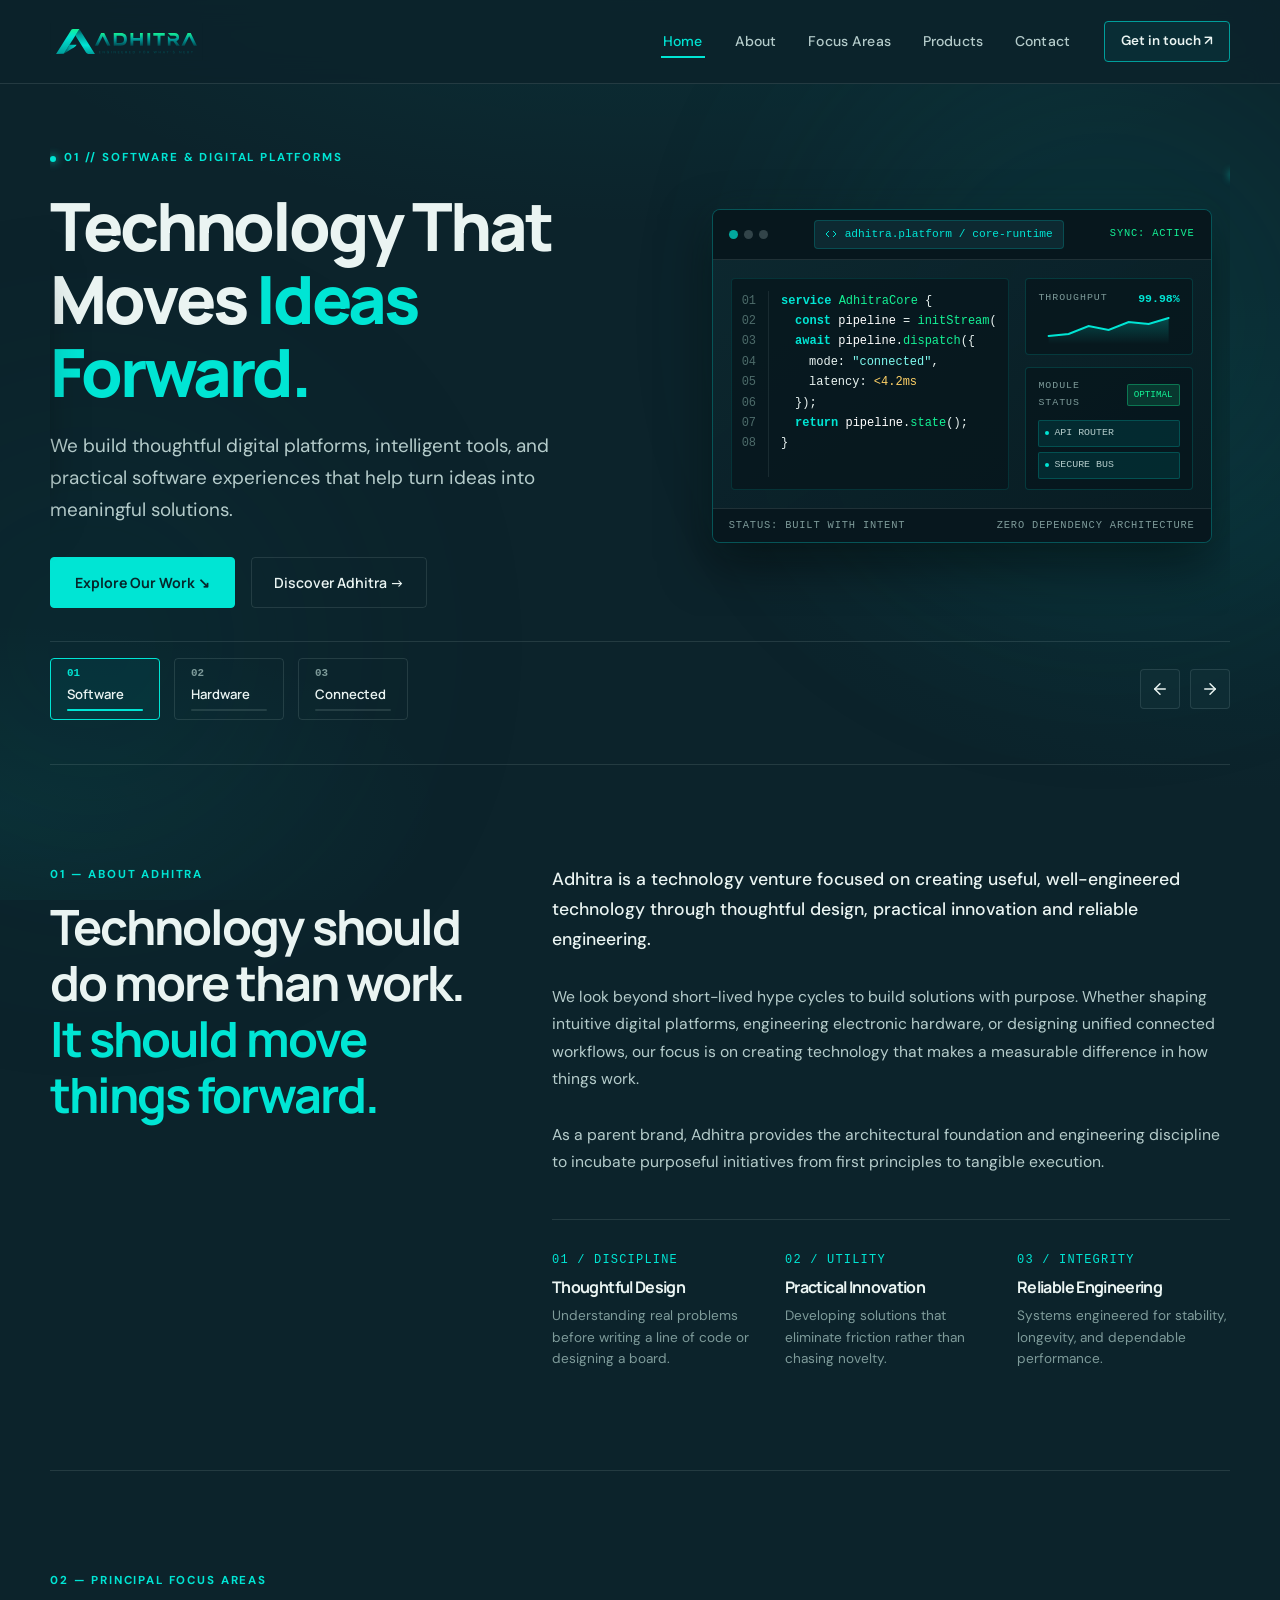
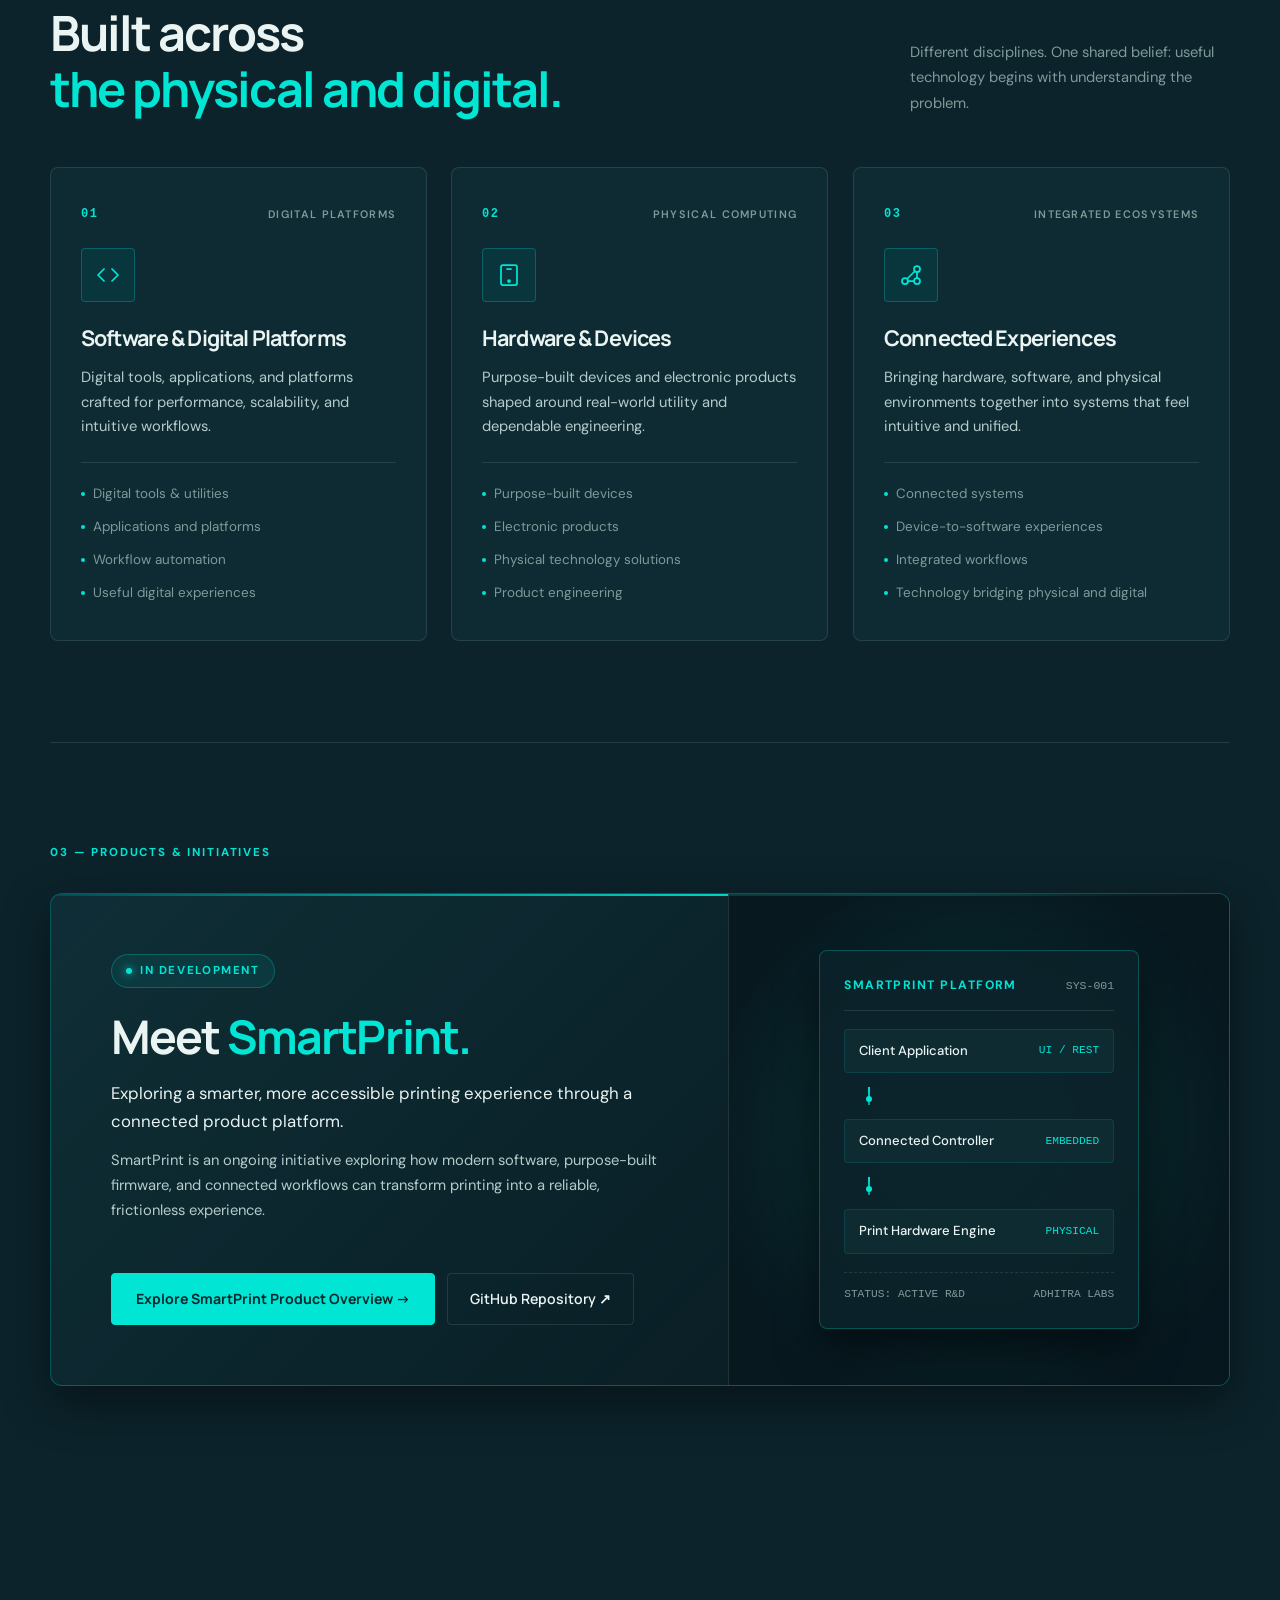
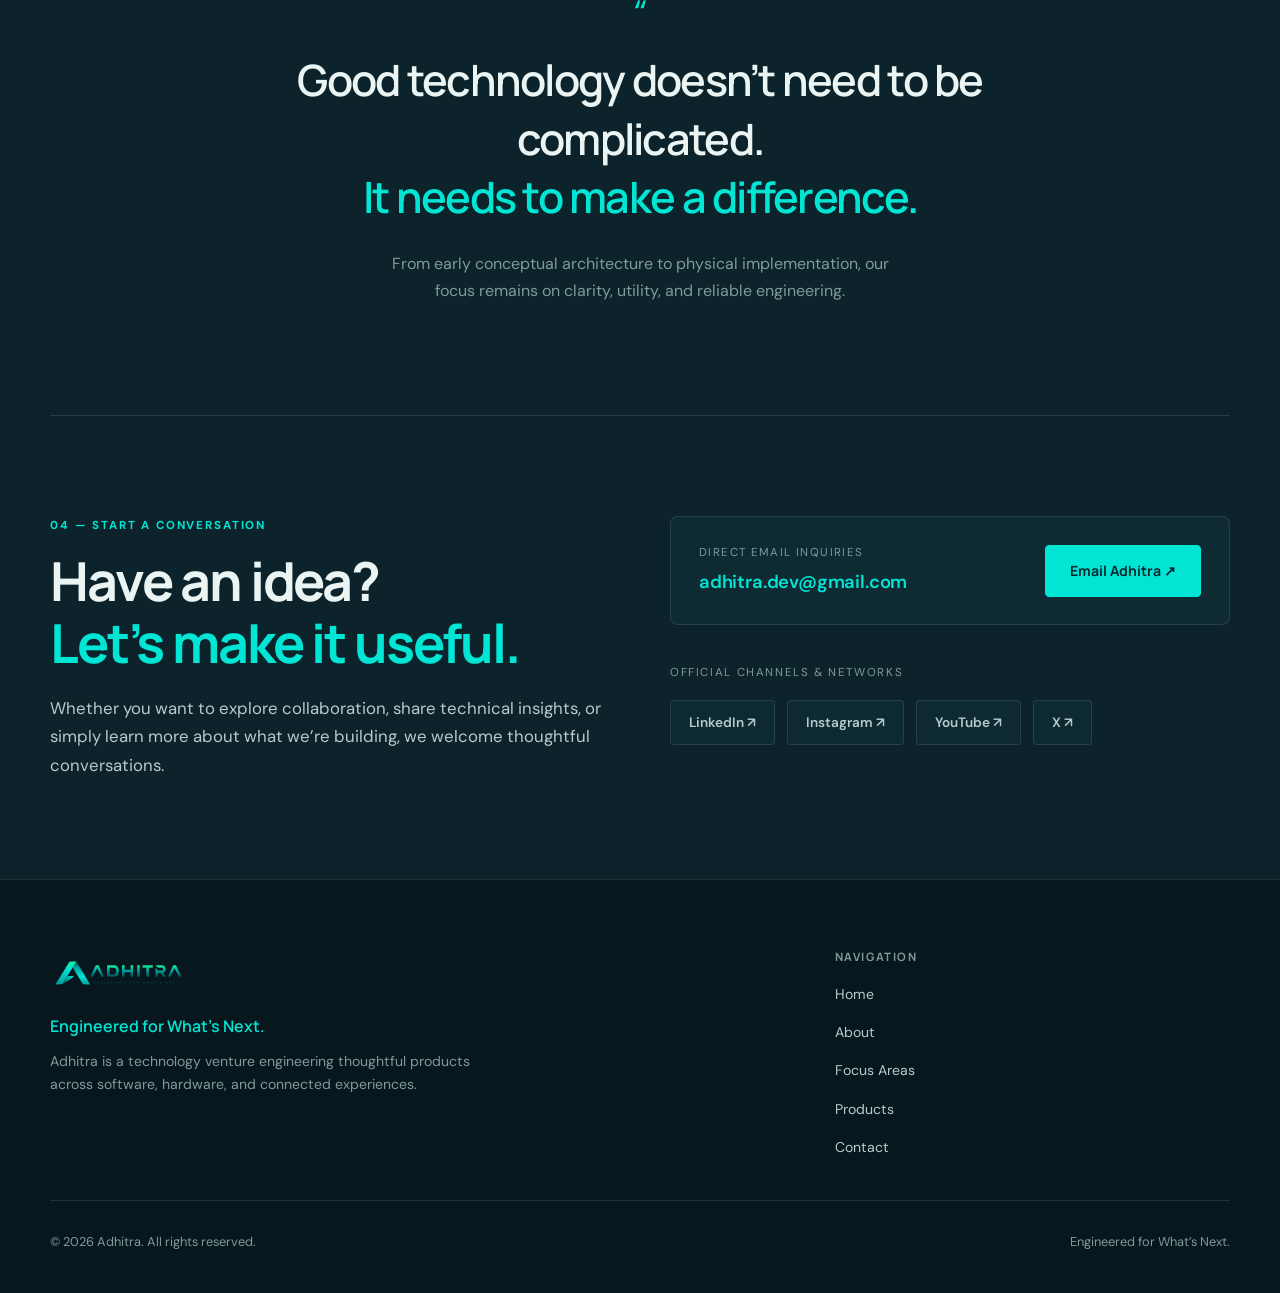
==== commit 030cc6e4: "Feat: smartprint page added" ====
--- a/index.html
+++ b/index.html
@@ -5,30 +5,99 @@
     <meta charset="utf-8">
     <meta name="viewport" content="width=device-width, initial-scale=1">
     <meta name="theme-color" content="#0C232B">
+    <meta name="color-scheme" content="dark">
+    <title>Adhitra — Engineered for What's Next</title>
+
+    <!-- Search Engine Indexing Directives -->
     <meta name="description"
         content="Adhitra is a technology venture engineering thoughtful products across software, hardware, and connected experiences. Engineered for What's Next.">
-    <title>Adhitra — Engineered for What's Next</title>
-
-    <!-- Open Graph Metadata -->
+    <meta name="author" content="Adhitra">
+    <meta name="keywords"
+        content="Adhitra, technology venture, software platforms, hardware engineering, connected products, IoT, embedded systems, physical computing, SmartPrint, technology innovation">
+    <meta name="robots" content="index, follow, max-snippet:-1, max-image-preview:large, max-video-preview:-1">
+    <meta name="googlebot" content="index, follow, max-snippet:-1, max-image-preview:large, max-video-preview:-1">
+    <meta name="bingbot" content="index, follow">
+    <link rel="canonical" href="https://adhitra.github.io/adhitra-website/">
+
+    <!-- Social Sharing Preview (Open Graph for LinkedIn, WhatsApp, Facebook, iMessage) -->
     <meta property="og:site_name" content="Adhitra">
     <meta property="og:title" content="Adhitra — Engineered for What's Next">
     <meta property="og:description"
-        content="Building thoughtful technology across software, hardware and connected experiences.">
+        content="Adhitra is a technology venture engineering thoughtful products across software, hardware, and connected experiences.">
     <meta property="og:type" content="website">
-    <meta property="og:image" content="assets/brand/logo_full_dark_bg.png">
-    <meta property="og:image:alt" content="Adhitra — Engineered for What's Next">
-
-    <!-- Twitter Card Metadata -->
+    <meta property="og:url" content="https://adhitra.github.io/adhitra-website/">
+    <meta property="og:locale" content="en_US">
+    <meta property="og:image" content="https://adhitra.github.io/adhitra-website/assets/brand/og_preview.png">
+    <meta property="og:image:secure_url" content="https://adhitra.github.io/adhitra-website/assets/brand/og_preview.png">
+    <meta property="og:image:type" content="image/png">
+    <meta property="og:image:width" content="1200">
+    <meta property="og:image:height" content="630">
+    <meta property="og:image:alt" content="Adhitra — Engineered for What's Next | Corporate Technology Venture">
+
+    <!-- Social Sharing Preview (Twitter / X Card) -->
     <meta name="twitter:card" content="summary_large_image">
     <meta name="twitter:site" content="@AdhitraTech">
+    <meta name="twitter:creator" content="@AdhitraTech">
     <meta name="twitter:title" content="Adhitra — Engineered for What's Next">
     <meta name="twitter:description"
-        content="Building thoughtful technology across software, hardware and connected experiences.">
-    <meta name="twitter:image" content="assets/brand/logo_full_dark_bg.png">
+        content="Adhitra is a technology venture engineering thoughtful products across software, hardware, and connected experiences.">
+    <meta name="twitter:image" content="https://adhitra.github.io/adhitra-website/assets/brand/og_preview.png">
+    <meta name="twitter:image:alt" content="Adhitra — Engineered for What's Next">
 
     <!-- Favicon using approved Adhitra symbol -->
     <link rel="icon" type="image/svg+xml" href="assets/brand/logo_symbol.svg">
     <link rel="alternate icon" type="image/png" href="assets/brand/logo_symbol.png">
+    <link rel="apple-touch-icon" href="assets/brand/logo_symbol.png">
+
+    <!-- Structured Data: Schema.org (Organization & WebSite) -->
+    <script type="application/ld+json">
+    {
+      "@context": "https://schema.org",
+      "@graph": [
+        {
+          "@type": "Organization",
+          "@id": "https://adhitra.github.io/adhitra-website/#organization",
+          "name": "Adhitra",
+          "legalName": "Adhitra",
+          "url": "https://adhitra.github.io/adhitra-website/",
+          "logo": {
+            "@type": "ImageObject",
+            "url": "https://adhitra.github.io/adhitra-website/assets/brand/logo_full_dark_bg.png",
+            "caption": "Adhitra Logo"
+          },
+          "image": "https://adhitra.github.io/adhitra-website/assets/brand/og_preview.png",
+          "slogan": "Engineered for What's Next.",
+          "description": "Adhitra is a technology venture engineering thoughtful products across software platforms, physical hardware, and connected experiences.",
+          "email": "adhitra.dev@gmail.com",
+          "sameAs": [
+            "https://www.linkedin.com/company/adhitra/",
+            "https://www.instagram.com/adhitra.tech/",
+            "https://www.youtube.com/@AdhitraTech",
+            "https://x.com/AdhitraTech",
+            "https://github.com/Adhitra"
+          ],
+          "knowsAbout": [
+            "Software & Digital Platforms",
+            "Hardware & Devices",
+            "Connected Experiences",
+            "Physical Computing",
+            "SmartPrint"
+          ]
+        },
+        {
+          "@type": "WebSite",
+          "@id": "https://adhitra.github.io/adhitra-website/#website",
+          "url": "https://adhitra.github.io/adhitra-website/",
+          "name": "Adhitra",
+          "description": "Official corporate website and parent-brand presence for Adhitra — Engineered for What's Next.",
+          "publisher": {
+            "@id": "https://adhitra.github.io/adhitra-website/#organization"
+          },
+          "inLanguage": "en-US"
+        }
+      ]
+    }
+    </script>
 
     <!-- Typography: Manrope (Headings) & DM Sans (Body) -->
     <link rel="preconnect" href="https://fonts.googleapis.com">
@@ -78,7 +147,7 @@
 
     <main id="main-content">
         <!-- Hero Brand Carousel Section -->
-        <section class="hero-carousel-section wrap hero-entering" id="home" role="region" aria-roledescription="carousel"
+        <section class="hero-carousel-section wrap" id="home" role="region" aria-roledescription="carousel"
             aria-label="Adhitra Technology Focus Carousel">
             <div class="carousel-container" id="hero-carousel">
                 <div class="carousel-track" id="carousel-track">
@@ -508,10 +577,13 @@
                         <p class="product-meta">SmartPrint is an ongoing initiative exploring how modern software,
                             purpose-built firmware, and connected workflows can transform printing into a reliable,
                             frictionless experience.</p>
-                        <div>
-                            <a class="btn-primary" href="https://github.com/Adhitra/SmartPrint-by-Adhitra"
+                        <div style="display: flex; flex-wrap: wrap; gap: 12px; margin-top: 20px;">
+                            <a class="btn-primary" href="smartprint/">
+                                Explore SmartPrint Product Overview →
+                            </a>
+                            <a class="btn-secondary" href="https://github.com/Adhitra/SmartPrint-by-Adhitra"
                                 target="_blank" rel="noopener noreferrer">
-                                Explore Project on GitHub ↗
+                                GitHub Repository ↗
                             </a>
                         </div>
                     </div>
--- a/styles.css
+++ b/styles.css
@@ -551,10 +551,12 @@
   min-width: 100%;
   box-sizing: border-box;
   opacity: 1;
+  visibility: visible;
 }
 
 .carousel-slide.active {
   opacity: 1;
+  visibility: visible;
 }
 
 /* Staggered entrance on initial load */
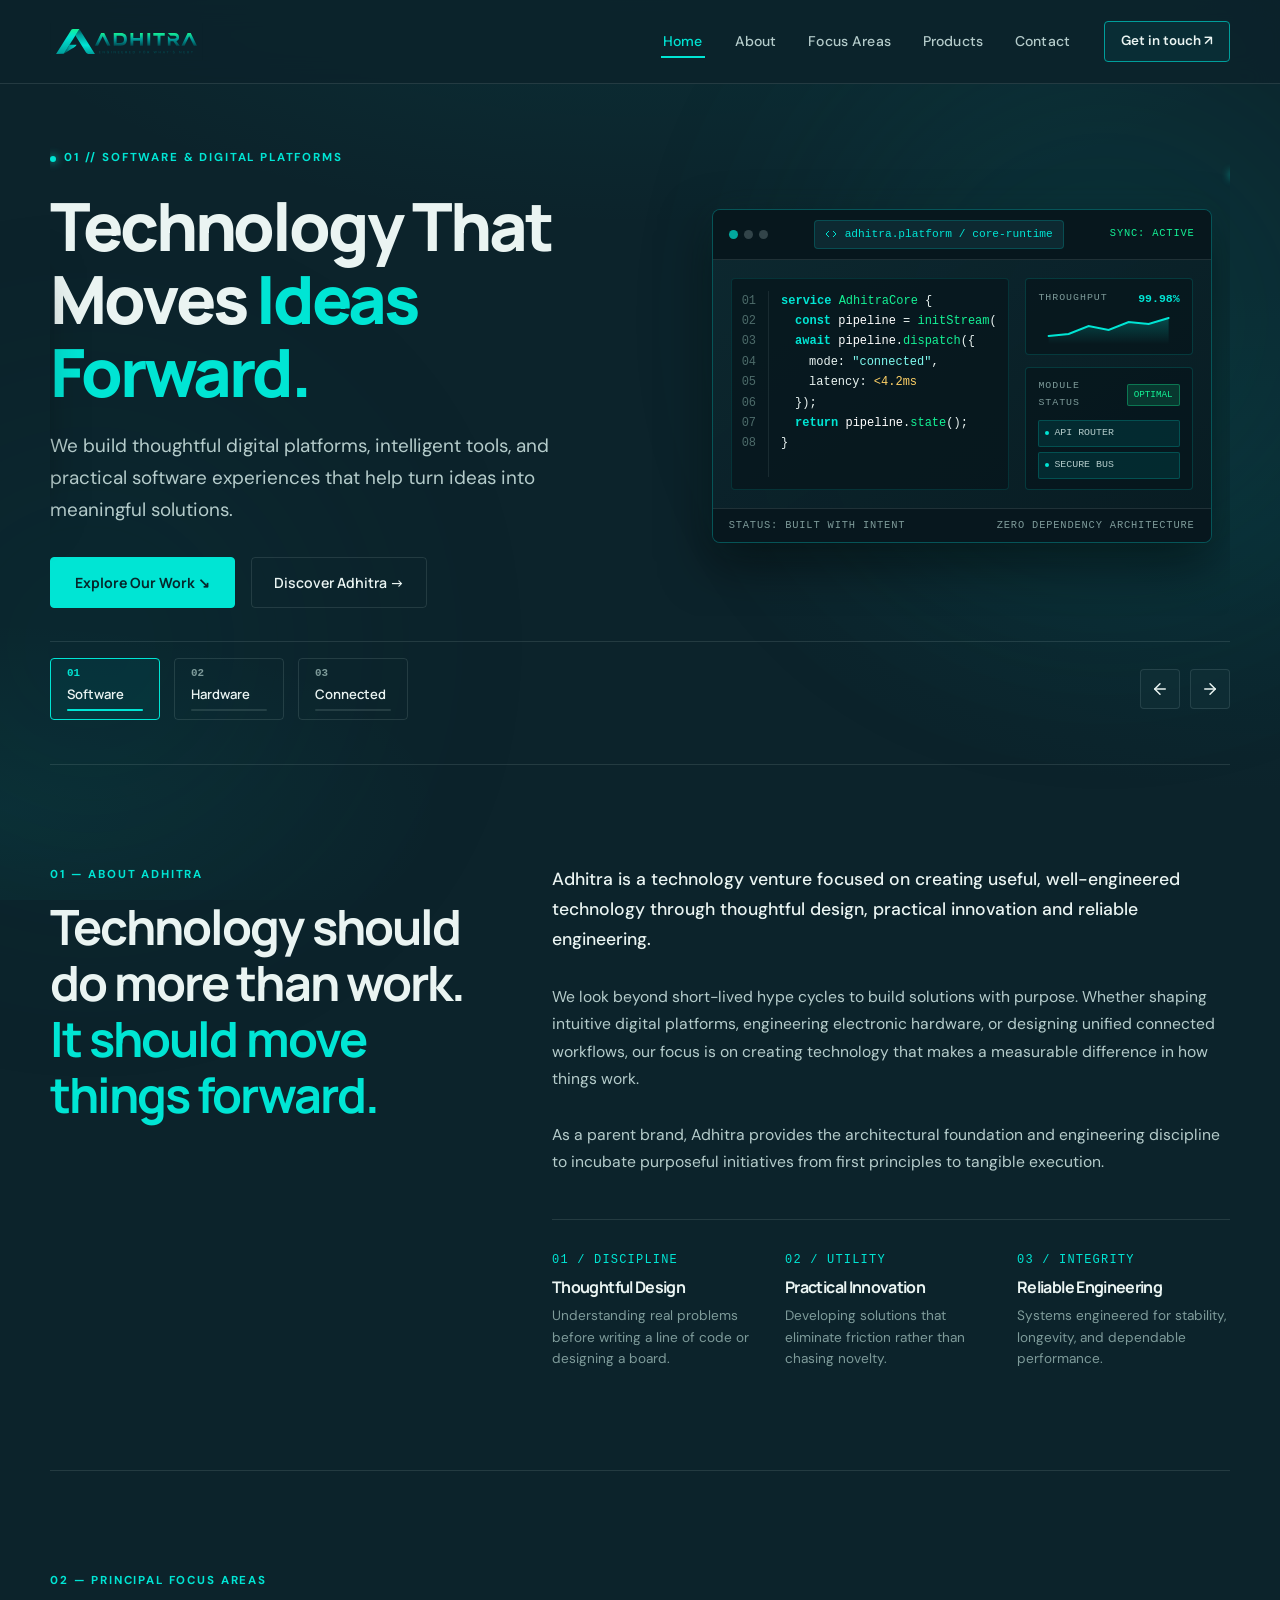
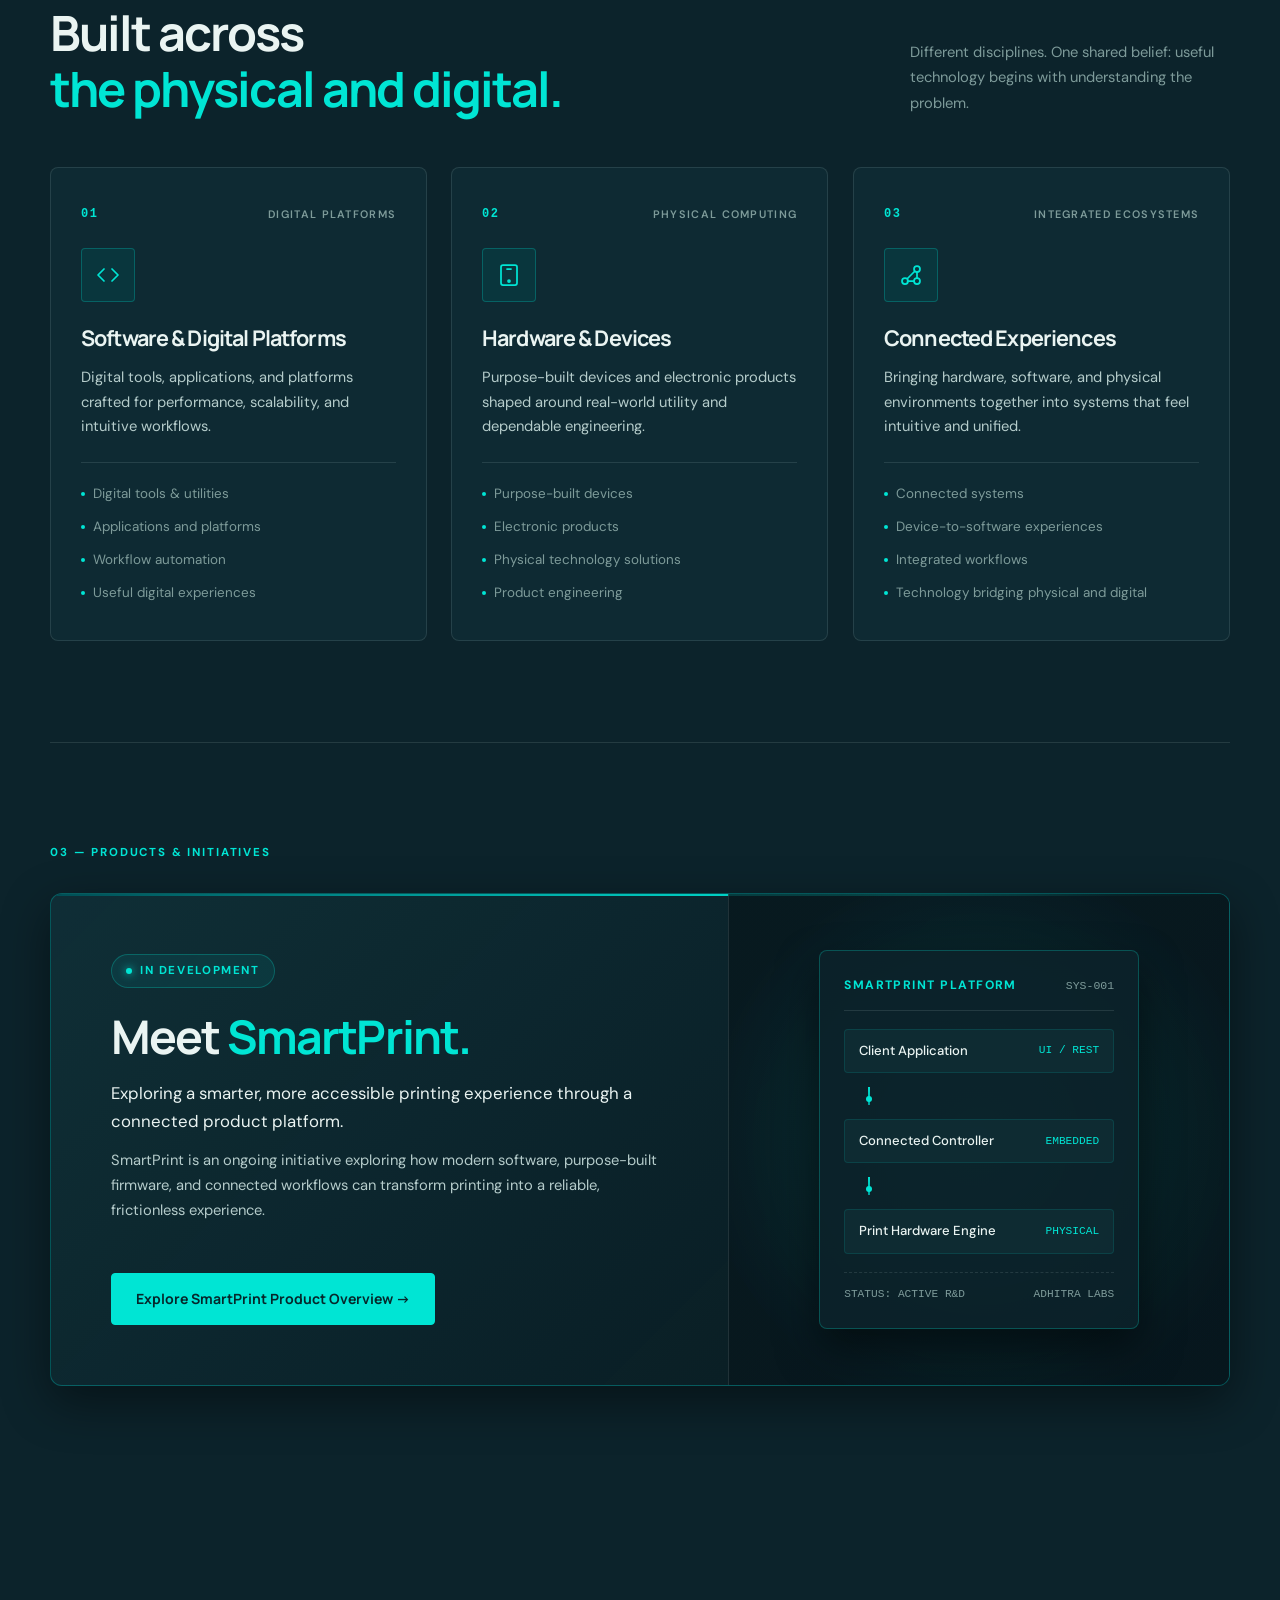
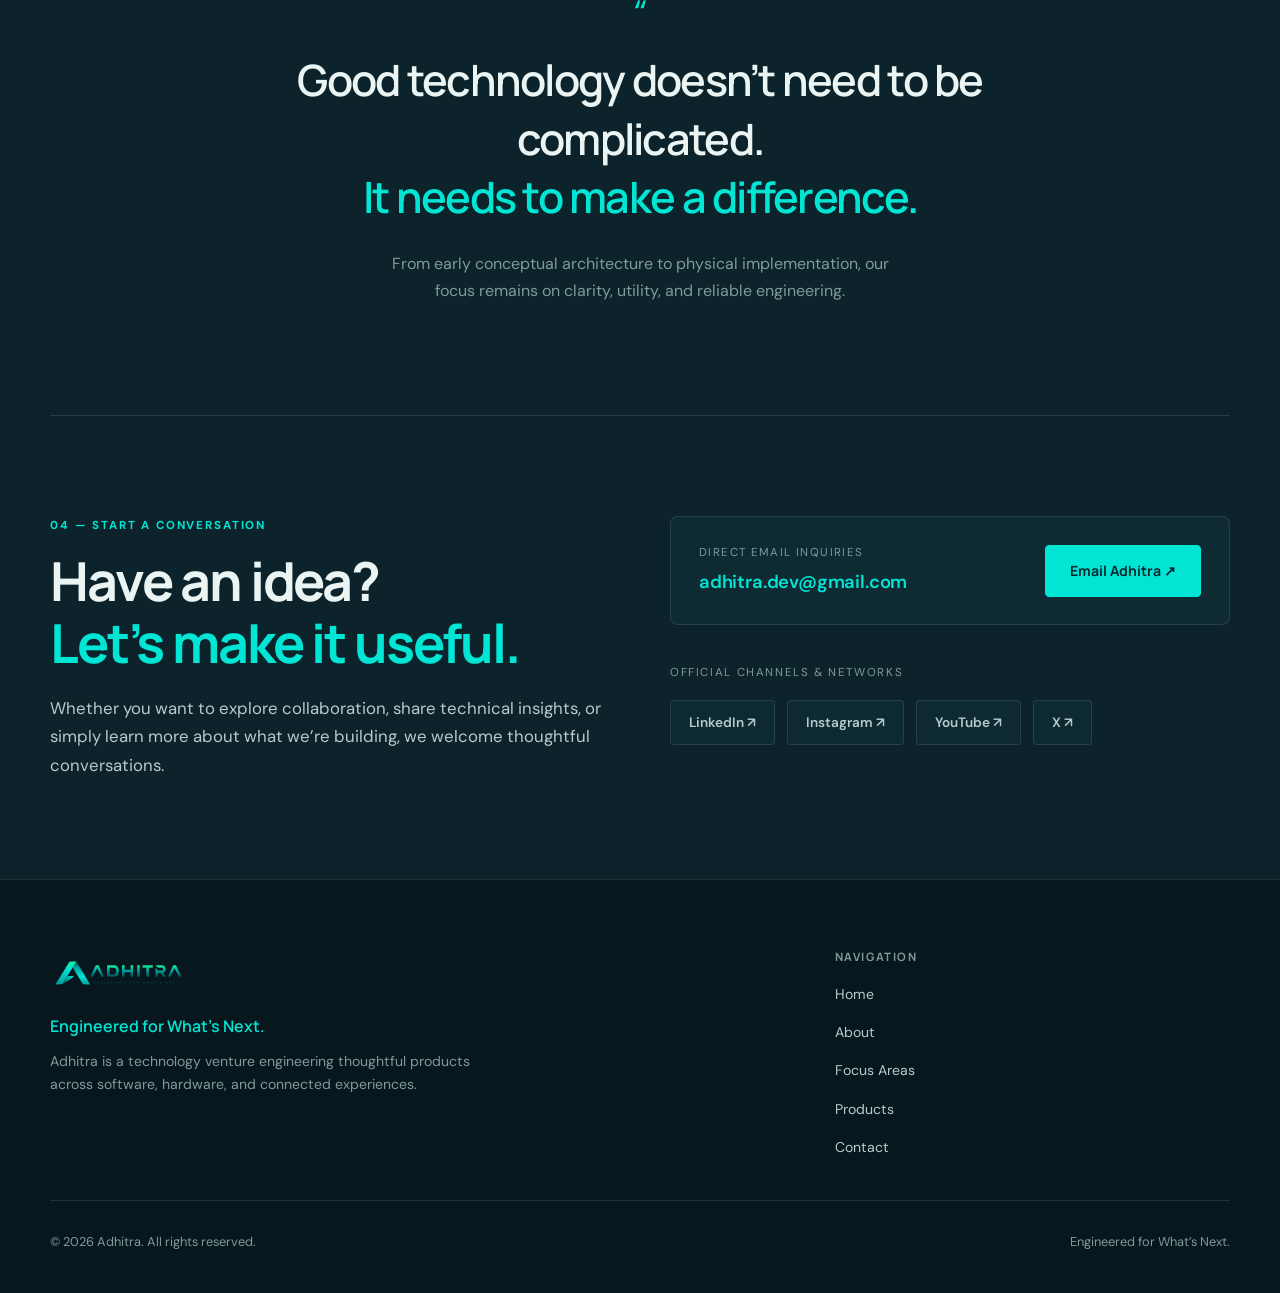
==== commit ea6262b1: "Feat: smartprint added" ====
--- a/index.html
+++ b/index.html
@@ -73,8 +73,7 @@
             "https://www.linkedin.com/company/adhitra/",
             "https://www.instagram.com/adhitra.tech/",
             "https://www.youtube.com/@AdhitraTech",
-            "https://x.com/AdhitraTech",
-            "https://github.com/Adhitra"
+            "https://x.com/AdhitraTech"
           ],
           "knowsAbout": [
             "Software & Digital Platforms",
@@ -577,13 +576,9 @@
                         <p class="product-meta">SmartPrint is an ongoing initiative exploring how modern software,
                             purpose-built firmware, and connected workflows can transform printing into a reliable,
                             frictionless experience.</p>
-                        <div style="display: flex; flex-wrap: wrap; gap: 12px; margin-top: 20px;">
+                        <div style="margin-top: 20px;">
                             <a class="btn-primary" href="smartprint/">
                                 Explore SmartPrint Product Overview →
-                            </a>
-                            <a class="btn-secondary" href="https://github.com/Adhitra/SmartPrint-by-Adhitra"
-                                target="_blank" rel="noopener noreferrer">
-                                GitHub Repository ↗
                             </a>
                         </div>
                     </div>
@@ -714,6 +709,29 @@
         </div>
     </footer>
 
+    <!-- Universal Email Action Modal -->
+    <div id="contact-email-modal" class="email-modal-backdrop" role="dialog" aria-modal="true" aria-labelledby="email-modal-title">
+        <div class="email-modal-box">
+            <button class="email-modal-close" id="email-modal-close" aria-label="Close dialog">&times;</button>
+            <span class="email-modal-badge">DIRECT INQUIRY // ADHITRA</span>
+            <h3 class="email-modal-title" id="email-modal-title">Connect with <em>Adhitra</em></h3>
+            <p class="email-modal-subtitle">Direct communication with our engineering and executive leadership.</p>
+            <div class="email-modal-field">
+                <span class="email-modal-address" id="email-modal-address">adhitra.dev@gmail.com</span>
+                <button class="email-modal-copy-btn" id="email-modal-copy-btn" type="button">📋 Copy</button>
+            </div>
+            <div class="email-modal-actions">
+                <a class="email-modal-action-btn primary" id="email-modal-gmail-btn" href="https://mail.google.com/mail/?view=cm&fs=1&to=adhitra.dev@gmail.com" target="_blank" rel="noopener noreferrer">
+                    Open in Gmail Web ↗
+                </a>
+                <a class="email-modal-action-btn secondary" id="email-modal-native-btn" href="mailto:adhitra.dev@gmail.com">
+                    Launch Default Mail Client
+                </a>
+            </div>
+            <p class="email-modal-note">Email address automatically copied to your clipboard.</p>
+        </div>
+    </div>
+
     <!-- Main Javascript -->
     <script src="script.js"></script>
 </body>
--- a/styles.css
+++ b/styles.css
@@ -2455,3 +2455,189 @@
     scroll-behavior: auto !important;
   }
 }
+
+/* ==========================================================================
+   Universal Contact Email Modal (Main Corporate Site)
+   ========================================================================== */
+.email-modal-backdrop {
+  position: fixed;
+  inset: 0;
+  background: rgba(5, 16, 20, 0.88);
+  backdrop-filter: blur(14px);
+  -webkit-backdrop-filter: blur(14px);
+  z-index: 999999;
+  display: flex;
+  align-items: center;
+  justify-content: center;
+  padding: 20px;
+  opacity: 0;
+  pointer-events: none;
+  transition: opacity 0.25s ease;
+}
+
+.email-modal-backdrop.active {
+  opacity: 1;
+  pointer-events: auto;
+}
+
+.email-modal-box {
+  background: #0b2229;
+  border: 1px solid var(--aqua);
+  box-shadow: 0 20px 50px rgba(0, 0, 0, 0.7), 0 0 30px rgba(0, 229, 212, 0.25);
+  border-radius: var(--radius-lg);
+  padding: 32px 28px;
+  max-width: 460px;
+  width: 100%;
+  position: relative;
+  transform: translateY(20px) scale(0.97);
+  transition: transform 0.25s cubic-bezier(0.16, 1, 0.3, 1);
+}
+
+.email-modal-backdrop.active .email-modal-box {
+  transform: translateY(0) scale(1);
+}
+
+.email-modal-close {
+  position: absolute;
+  top: 16px;
+  right: 16px;
+  background: transparent;
+  border: 1px solid var(--line);
+  color: var(--muted);
+  width: 32px;
+  height: 32px;
+  border-radius: 50%;
+  display: flex;
+  align-items: center;
+  justify-content: center;
+  cursor: pointer;
+  font-size: 1rem;
+  transition: all var(--transition-fast);
+}
+
+.email-modal-close:hover {
+  background: rgba(0, 229, 212, 0.1);
+  border-color: var(--aqua);
+  color: #ffffff;
+}
+
+.email-modal-badge {
+  font-family: 'DM Mono', monospace, monospace;
+  font-size: 0.72rem;
+  font-weight: 700;
+  color: var(--aqua);
+  letter-spacing: 0.05em;
+  display: inline-block;
+  margin-bottom: 8px;
+}
+
+.email-modal-title {
+  font-family: 'DM Sans', sans-serif;
+  font-size: 1.35rem;
+  font-weight: 700;
+  color: #ffffff;
+  margin-bottom: 6px;
+}
+
+.email-modal-title em {
+  font-style: normal;
+  color: var(--aqua);
+}
+
+.email-modal-subtitle {
+  font-size: 0.88rem;
+  color: var(--ink-secondary);
+  line-height: 1.5;
+  margin-bottom: 20px;
+}
+
+.email-modal-field {
+  background: #06151a;
+  border: 1px solid var(--line-strong);
+  border-radius: var(--radius-sm);
+  padding: 12px 16px;
+  display: flex;
+  align-items: center;
+  justify-content: space-between;
+  gap: 12px;
+  margin-bottom: 20px;
+}
+
+.email-modal-address {
+  font-family: 'DM Mono', monospace, monospace;
+  font-size: 0.92rem;
+  color: var(--aqua);
+  font-weight: 600;
+  word-break: break-all;
+}
+
+.email-modal-copy-btn {
+  background: rgba(0, 158, 155, 0.25);
+  border: 1px solid var(--teal);
+  color: #ffffff;
+  font-family: 'DM Sans', sans-serif;
+  font-size: 0.78rem;
+  font-weight: 600;
+  padding: 6px 12px;
+  border-radius: 4px;
+  cursor: pointer;
+  transition: all var(--transition-fast);
+  white-space: nowrap;
+}
+
+.email-modal-copy-btn:hover {
+  background: var(--teal);
+  border-color: var(--aqua);
+}
+
+.email-modal-actions {
+  display: flex;
+  flex-direction: column;
+  gap: 10px;
+}
+
+.email-modal-action-btn {
+  display: inline-flex;
+  align-items: center;
+  justify-content: center;
+  gap: 8px;
+  font-family: 'DM Sans', sans-serif;
+  font-size: 0.9rem;
+  font-weight: 600;
+  padding: 12px 20px;
+  border-radius: var(--radius-sm);
+  text-decoration: none;
+  transition: all var(--transition-fast);
+  cursor: pointer;
+}
+
+.email-modal-action-btn.primary {
+  background: linear-gradient(135deg, var(--teal) 0%, var(--aqua) 100%);
+  color: var(--bg-deep);
+  font-weight: 700;
+  box-shadow: 0 4px 16px rgba(0, 229, 212, 0.35);
+}
+
+.email-modal-action-btn.primary:hover {
+  transform: translateY(-1px);
+  box-shadow: 0 6px 22px rgba(0, 229, 212, 0.5);
+}
+
+.email-modal-action-btn.secondary {
+  background: rgba(16, 47, 55, 0.5);
+  border: 1px solid var(--line);
+  color: var(--ink);
+}
+
+.email-modal-action-btn.secondary:hover {
+  background: rgba(20, 58, 68, 0.85);
+  border-color: var(--line-strong);
+  color: #ffffff;
+}
+
+.email-modal-note {
+  font-size: 0.78rem;
+  color: var(--muted);
+  text-align: center;
+  margin-top: 14px;
+}
